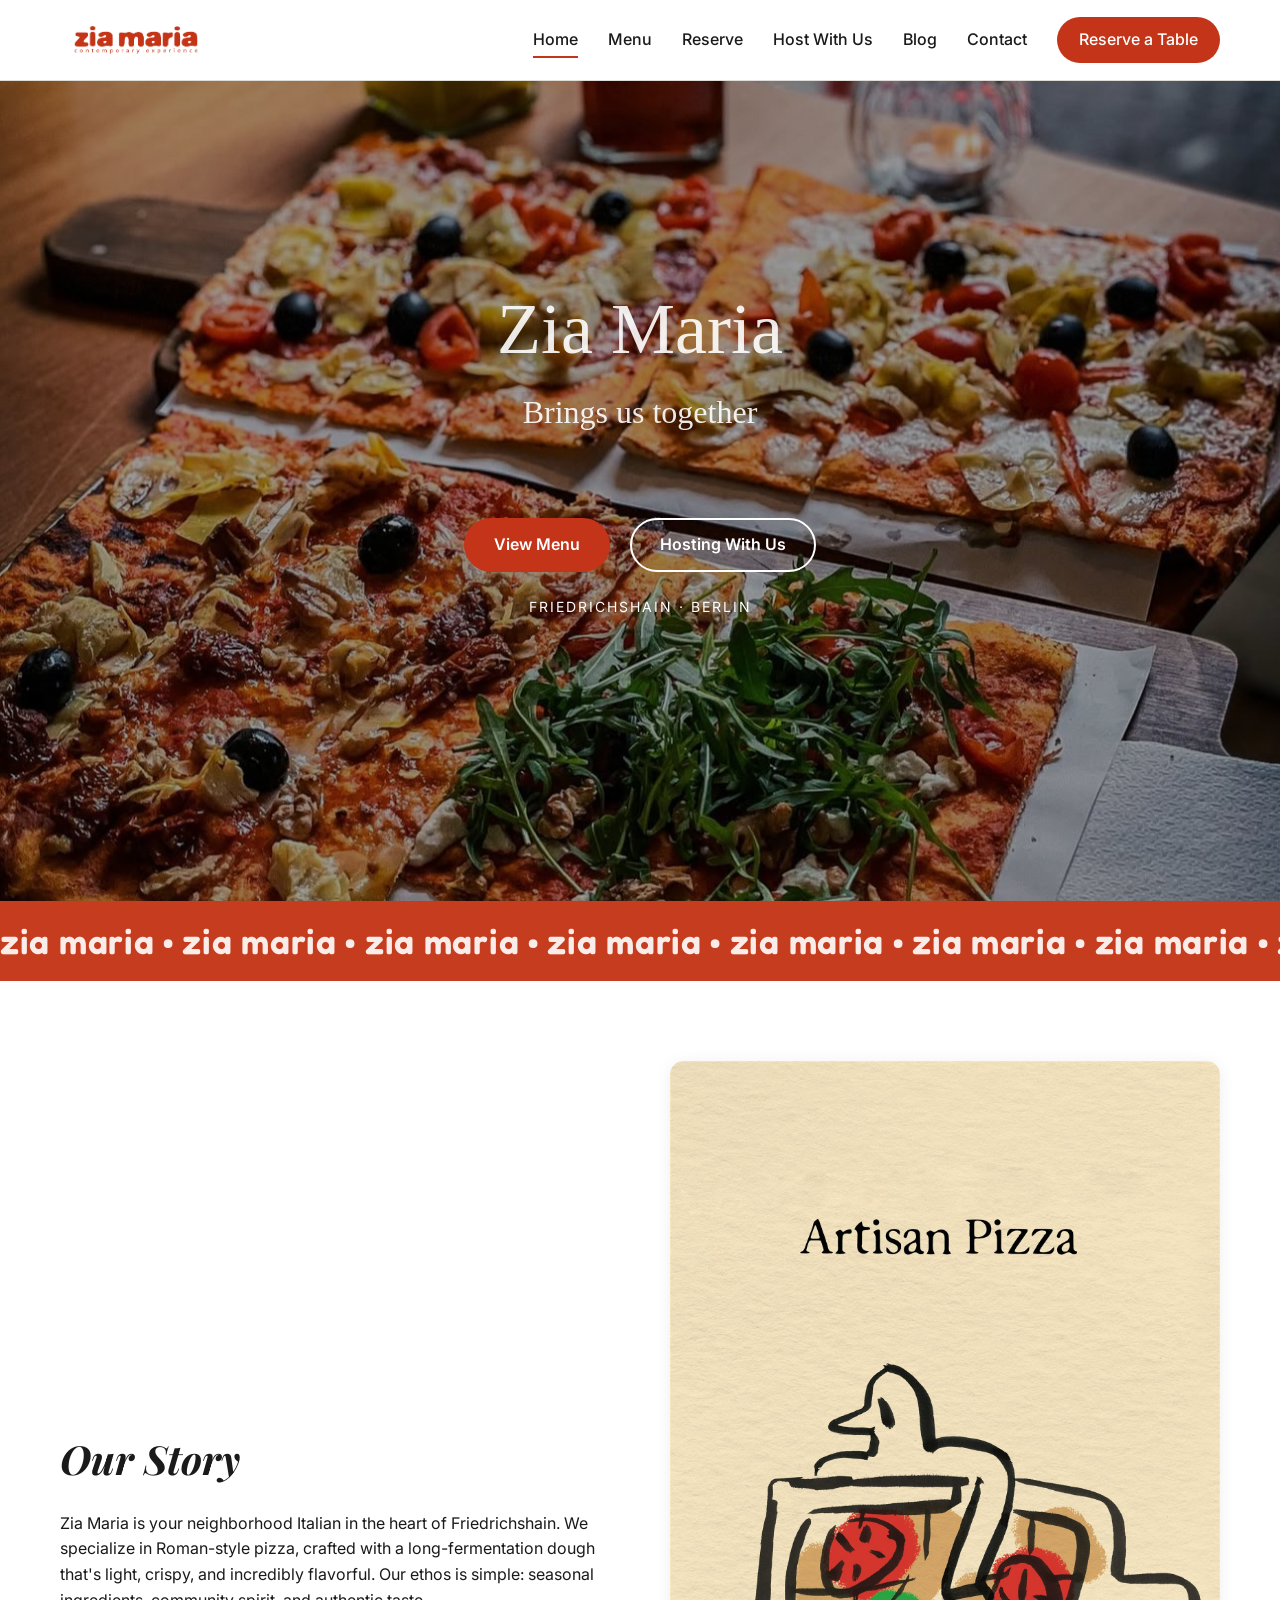
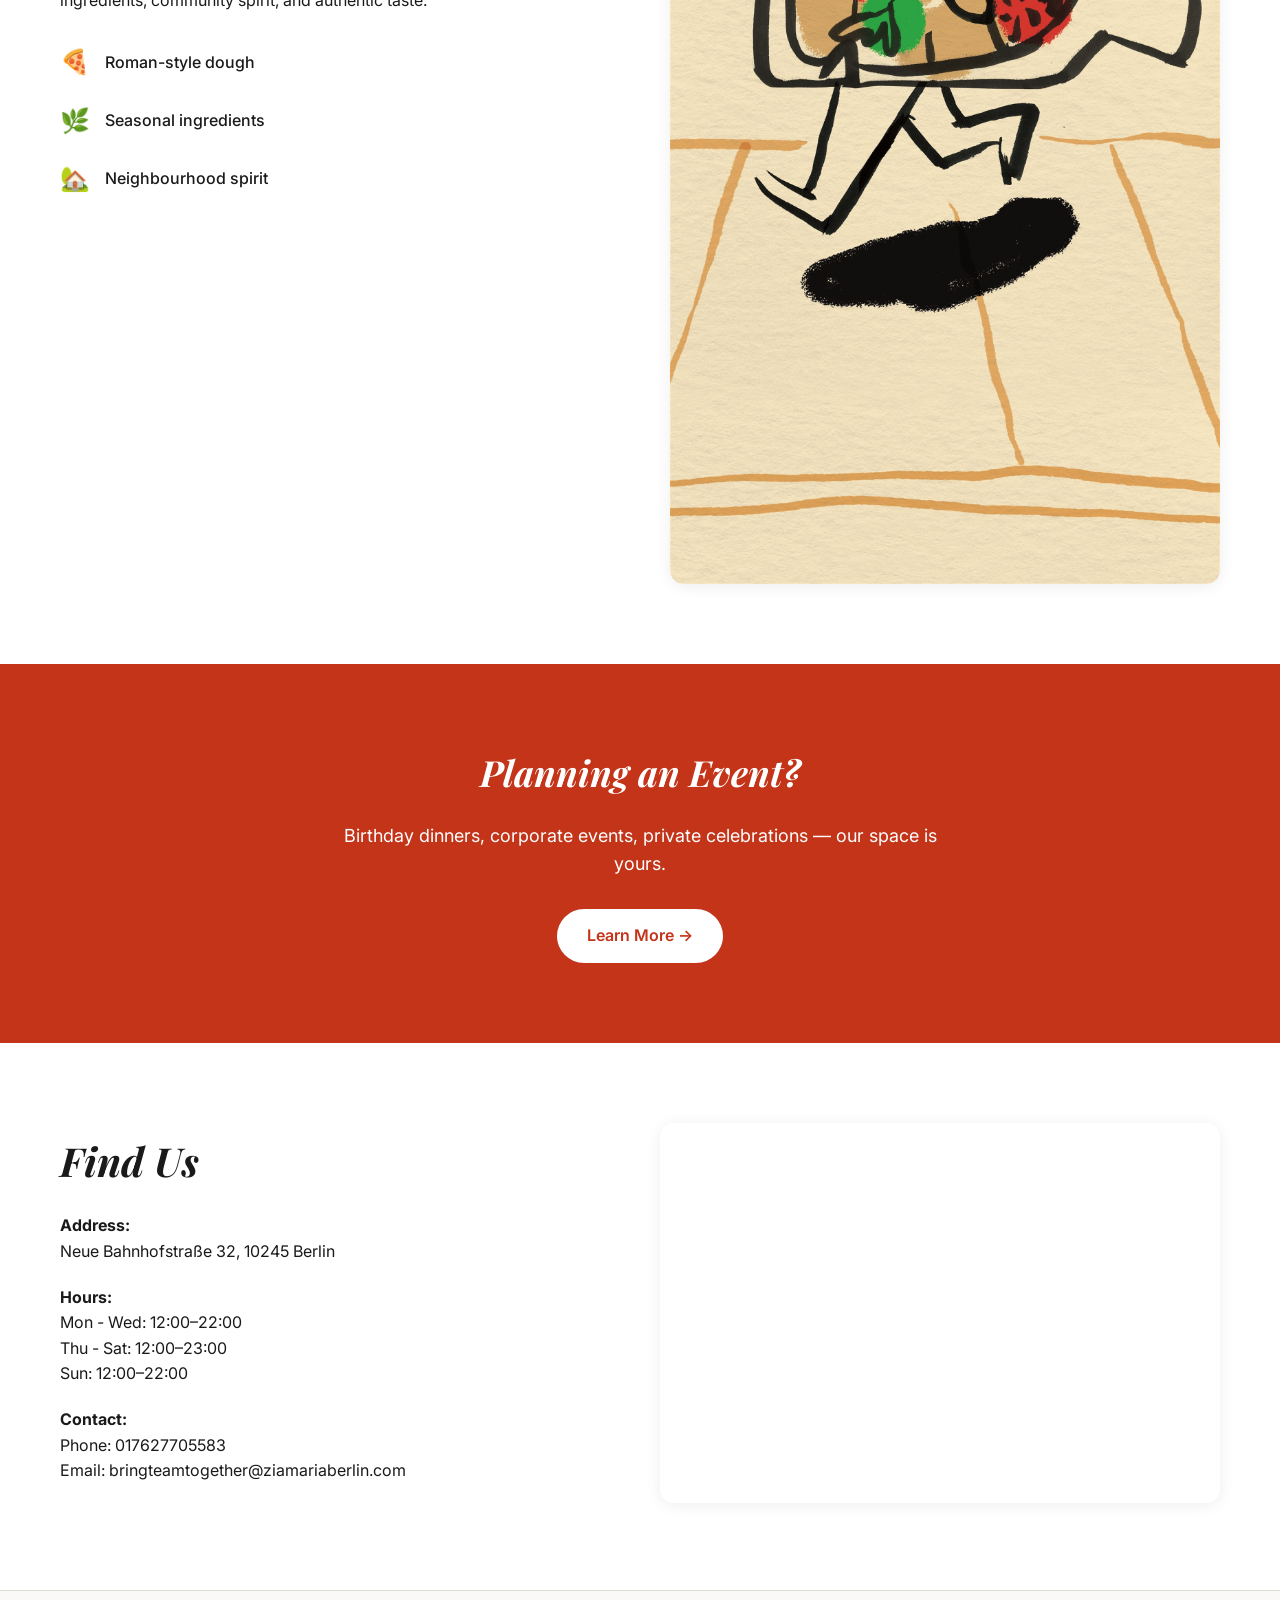
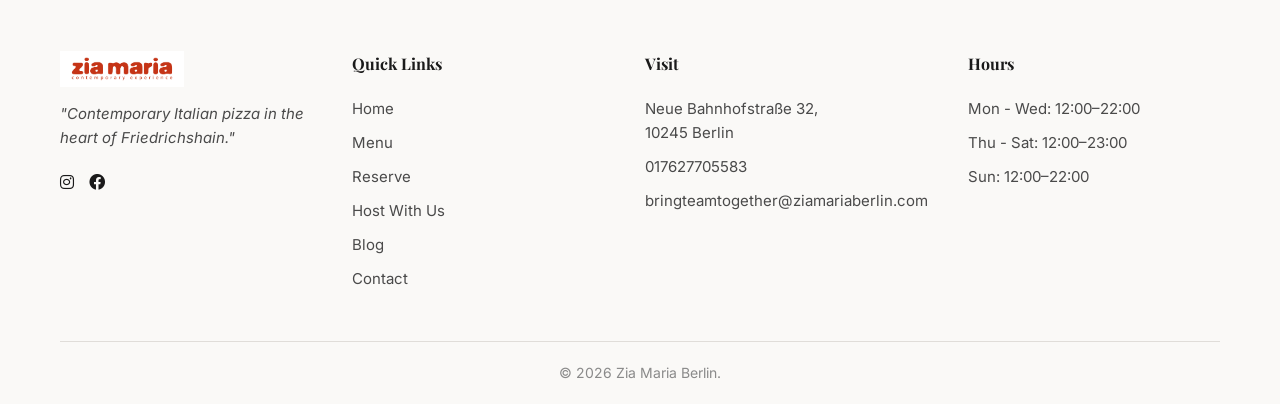
==== index.html @ ee2b1b99 "Hide menu preview section" ====
<!DOCTYPE html>
<html lang="en">
<head>
    <meta charset="UTF-8">
    <meta name="viewport" content="width=device-width, initial-scale=1.0">
    <title>Zia Maria – Contemporary Italian Pizza | Friedrichshain, Berlin</title>
    
    <!-- Google Fonts -->
    <link rel="preconnect" href="https://fonts.googleapis.com">
    <link rel="preconnect" href="https://fonts.gstatic.com" crossorigin>
    <link href="https://fonts.googleapis.com/css2?family=Inter:wght@400;500;600;700&family=Playfair+Display:ital,wght@0,700;1,700&display=swap" rel="stylesheet">
    <link href="https://fonts.googleapis.com/css2?family=Permanent+Marker&display=swap" rel="stylesheet">
    <link href="https://fonts.googleapis.com/css2?family=Fredoka:wght@700&display=swap" rel="stylesheet">

    <!-- Font Awesome -->
    <link rel="stylesheet" href="https://cdnjs.cloudflare.com/ajax/libs/font-awesome/6.0.0/css/all.min.css">
    
    <!-- Custom CSS -->
    <link rel="stylesheet" href="./assets/css/shared.css">
    
    <style>
        /* Page Specific Styles */
        .hero {
            height: 100vh;
            background: linear-gradient(rgba(0,0,0,0.38), rgba(0,0,0,0.38)), 
                        url('assets/images/home.jpg');
            background-size: cover;
            background-position: center;
            display: flex;
            align-items: center;
            justify-content: center;
            text-align: center;
            color: var(--white);
            margin-top: -80px; /* Offset sticky header height */
        }
        
        .hero-content {
            max-width: 800px;
            padding: 20px;
        }
        
        .hero-eyebrow {
            text-transform: uppercase;
            letter-spacing: 2px;
            font-size: 14px;
            margin-bottom: 20px;
            display: block;
        }
        
        .hero h1 {
            font-size: clamp(40px, 8vw, 72px);
            margin-bottom: 20px;
            line-height: 1.1;
        }
        
        .hero p {
            font-size: clamp(18px, 3vw, 24px);
            margin-bottom: 40px;
            opacity: 0.9;
        }
        
        .hero-btns {
            display: flex;
            gap: 20px;
            justify-content: center;
            flex-wrap: wrap;
        }
        
        /* About Section */
        .about-grid {
            display: grid;
            grid-template-columns: 1fr 1fr;
            gap: 60px;
            align-items: center;
        }
        
        .about-features {
            margin-top: 30px;
        }
        
        .feature-row {
            display: flex;
            align-items: center;
            gap: 15px;
            margin-bottom: 20px;
            font-weight: 500;
        }
        
        .feature-row span {
            font-size: 24px;
        }
        
        .about-image img {
            border-radius: var(--radius);
            box-shadow: var(--shadow);
        }
        
        /* Menu Preview */
        .section-header {
            text-align: center;
            margin-bottom: 50px;
        }
        
        .menu-preview-grid {
            display: grid;
            grid-template-columns: repeat(auto-fit, minmax(250px, 1fr));
            gap: 30px;
            margin-bottom: 50px;
        }
        
        .preview-card {
            background: var(--white);
            border-radius: var(--radius);
            overflow: hidden;
            box-shadow: var(--shadow);
            transition: 0.3s;
        }
        
        .preview-card:hover {
            transform: translateY(-5px);
            box-shadow: 0 8px 24px rgba(0,0,0,0.12);
        }
        
        .preview-card img {
            width: 100%;
            height: 200px;
            object-fit: cover;
        }
        
        .preview-info {
            padding: 20px;
        }
        
        .preview-info h3 {
            margin-bottom: 10px;
            font-size: 20px;
        }
        
        .preview-info p {
            color: var(--text-muted);
            font-size: 14px;
            margin-bottom: 15px;
        }
        
        .preview-price {
            color: var(--red);
            font-weight: 700;
            font-family: 'Playfair Display', serif;
        }
        
        .preview-cta {
            text-align: center;
        }
        
        /* Host Teaser */
        .host-teaser {
            text-align: center;
        }
        
        .host-teaser h2 {
            font-size: 36px;
            margin-bottom: 20px;
        }
        
        .host-teaser p {
            font-size: 18px;
            max-width: 600px;
            margin: 0 auto 30px;
        }
        
        /* Find Us */
        .find-grid {
            display: grid;
            grid-template-columns: 1fr 1fr;
            gap: 40px;
            align-items: center;
        }
        
        .map-container iframe {
            border-radius: var(--radius);
            box-shadow: var(--shadow);
        }
        
        @media (max-width: 768px) {
            .about-grid, .find-grid {
                grid-template-columns: 1fr;
            }
            
            .about-image {
                order: -1;
            }
        }
    </style>
</head>
<body>
    <!-- DEPLOYMENT: Push this folder to GitHub. Go to Settings → Pages → Source: main branch / root. 
         To connect your GoDaddy domain: in GoDaddy DNS, add a CNAME record pointing to yourusername.github.io
         Then add your custom domain in GitHub Pages settings. -->

    <main>
        <!-- Hero Section -->
        <section class="hero">
            <div class="hero-content">
                <p class="hero-subtitle" style="font-family: 'Permanent Marker', cursive; font-weight: 400; font-style: normal; font-size: clamp(3rem, 6vw, 4.5rem); color: var(--white); margin-top: 0.5rem; margin-bottom: 0;">Zia Maria</p>
                <p class="hero-subtitle" style="font-family: 'Permanent Marker', cursive; font-weight: 400; font-style: normal; font-size: clamp(1.0rem, 2.5vw, 2rem); color: var(--white); margin-top:0; margin-bottom: 5rem;">Brings us together</p>
                <div class="hero-btns">
                    <a href="./menu.html" class="btn btn-primary">View Menu</a>
                    <a href="./host.html" class="btn btn-white-outline">Hosting With Us</a>
                </div>
                <span class="hero-eyebrow" style="display: block; margin-top: 1.5rem;">Friedrichshain · Berlin</span>
            </div>
        </section>

        <!-- Typography Loop -->
        <div class="typography-loop-container">
            <div class="typography-loop">
                <div class="loop-text">zia maria • zia maria • zia maria • zia maria • zia maria • zia maria • zia maria • zia maria • </div>
                <div class="loop-text">zia maria • zia maria • zia maria • zia maria • zia maria • zia maria • zia maria • zia maria • </div>
            </div>
        </div>



        <!-- About Section -->
        <section class="about">
            <div class="container">
                <div class="about-grid">
                    <div class="about-content">
                        <h2 class="serif italic" style="font-size: 40px; margin-bottom: 20px;">Our Story</h2>
                        <p>Zia Maria is your neighborhood Italian in the heart of Friedrichshain. We specialize in Roman-style pizza, crafted with a long-fermentation dough that's light, crispy, and incredibly flavorful. Our ethos is simple: seasonal ingredients, community spirit, and authentic taste.</p>
                        
                        <div class="about-features">
                            <div class="feature-row">
                                <span>🍕</span>
                                <p>Roman-style dough</p>
                            </div>
                            <div class="feature-row">
                                <span>🌿</span>
                                <p>Seasonal ingredients</p>
                            </div>
                            <div class="feature-row">
                                <span>🏡</span>
                                <p>Neighbourhood spirit</p>
                            </div>
                        </div>
                    </div>
                    <div class="about-image">
                        <img src="assets/images/our-story.jpg" alt="Artisan pizza at Zia Maria">
                    </div>
                </div>
            </div>
        </section>

        <!-- Menu Preview -->
        <section class="menu-preview bg-off-white" hidden>
            <div class="container">
                <div class="section-header">
                    <h2 class="serif italic" style="font-size: 40px;">A Taste of What's Inside</h2>
                </div>
                
                <div class="menu-preview-grid">
                    <!-- Margherita -->
                    <div class="preview-card">
                        <img src="https://images.unsplash.com/photo-1574071318508-1cdbad80ad38?w=600&q=80" alt="Pizza Margherita">
                        <div class="preview-info">
                            <h3 class="serif">Pizza Margherita</h3>
                            <p>Tomato sauce, mozzarella, fresh basil, extra virgin olive oil.</p>
                            <span class="preview-price">€9.50</span>
                        </div>
                    </div>
                    <!-- Piccantina -->
                    <div class="preview-card">
                        <img src="https://images.unsplash.com/photo-1593560708920-61dd98c46a4e?w=600&q=80" alt="Pizza Piccantina">
                        <div class="preview-info">
                            <h3 class="serif">Pizza Piccantina</h3>
                            <p>Tomato sauce, mozzarella, spicy salami, chili flakes.</p>
                            <span class="preview-price">€11.50</span>
                        </div>
                    </div>
                    <!-- Insalata Di Capra -->
                    <div class="preview-card">
                        <img src="https://images.unsplash.com/photo-1512621776951-a57141f2eefd?w=600&q=80" alt="Insalata Di Capra">
                        <div class="preview-info">
                            <h3 class="serif">Insalata Di Capra</h3>
                            <p>Mixed greens, goat cheese, walnuts, honey balsamic dressing.</p>
                            <span class="preview-price">€10.50</span>
                        </div>
                    </div>
                    <!-- Tiramisu -->
                    <div class="preview-card">
                        <img src="https://images.unsplash.com/photo-1571877227200-a0d98ea607e9?w=600&q=80" alt="Tiramisu">
                        <div class="preview-info">
                            <h3 class="serif">Tiramisu</h3>
                            <p>Homemade classic Italian tiramisu with coffee and mascarpone.</p>
                            <span class="preview-price">€6.50</span>
                        </div>
                    </div>
                </div>
                
                <div class="preview-cta">
                    <a href="./menu.html" class="btn btn-primary">Explore the Full Menu →</a>
                </div>
            </div>
        </section>

        <!-- Host Teaser -->
        <section class="host-teaser bg-red">
            <div class="container">
                <h2 class="serif italic">Planning an Event?</h2>
                <p>Birthday dinners, corporate events, private celebrations — our space is yours.</p>
                <a href="./host.html" class="btn btn-white">Learn More →</a>
            </div>
        </section>

        <!-- Find Us -->
        <section class="find-us">
            <div class="container">
                <div class="find-grid">
                    <div class="find-info">
                        <h2 class="serif italic" style="font-size: 40px; margin-bottom: 20px;">Find Us</h2>
                        <p style="margin-bottom: 20px;">
                            <strong>Address:</strong><br>
                            Neue Bahnhofstraße 32, 10245 Berlin
                        </p>
                        <p style="margin-bottom: 20px;">
                            <strong>Hours:</strong><br>
                            Mon - Wed: 12:00–22:00<br>
                            Thu - Sat: 12:00–23:00<br>
                            Sun: 12:00–22:00
                        </p>
                        <p style="margin-bottom: 20px;">
                            <strong>Contact:</strong><br>
                            Phone: <a href="tel:017627705583">017627705583</a><br>
                            Email: <a href="mailto:bringteamtogether@ziamariaberlin.com">bringteamtogether@ziamariaberlin.com</a>
                        </p>
                    </div>
                    <div class="map-container">
                        <iframe 
                            src="https://www.google.com/maps/embed?pb=!1m18!1m12!1m3!1d2428.8!2d13.4691545!3d52.5052471!2m3!1f0!2f0!3f0!3m2!1i1024!2i768!4f13.1!3m3!1m2!1s0x47a84f70271ffbe9%3A0xe1f929903a803939!2sPizza%20Zia%20Maria%20-%20pizzeria!5e0!3m2!1sen!2sde!4v1" 
                            width="100%" 
                            height="380" 
                            style="border:0;" 
                            allowfullscreen="" 
                            loading="lazy" 
                            referrerpolicy="no-referrer-when-downgrade">
                        </iframe>
                    </div>
                </div>
            </div>
        </section>
    </main>

    <!-- Shared Components -->
    <script src="./assets/js/components.js"></script>
</body>
</html>
---- assets/css/shared.css ----
:root {
    --red: rgb(195, 52, 25);
    --red-dark: rgb(160, 38, 15);
    --white: rgba(255, 255, 255, 1);
    --off-white: #faf9f7;
    --light-gray: #f2f0ed;
    --text-dark: #1a1a1a;
    --text-mid: #4a4a4a;
    --text-muted: #8a8a8a;
    --border: #e0ddd9;
    --shadow: 0 2px 16px rgba(0,0,0,0.07);
    --radius: 14px;
}

* {
    margin: 0;
    padding: 0;
    box-sizing: border-box;
}

html {
    scroll-behavior: smooth;
}

body {
    font-family: 'Inter', sans-serif;
    color: var(--text-dark);
    background-color: var(--white);
    line-height: 1.6;
    overflow-x: hidden;
}

h1, h2, h3, h4, h5, h6, .serif {
    font-family: 'Playfair Display', serif;
}

.italic {
    font-style: italic;
}

a {
    text-decoration: none;
    color: inherit;
    transition: 0.3s;
}

ul {
    list-style: none;
}

img {
    max-width: 100%;
    display: block;
}

.container {
    max-width: 1200px;
    margin: 0 auto;
    padding: 0 20px;
}

main {
    animation: fadeIn 0.8s ease-out;
}

@keyframes fadeIn {
    from { opacity: 0; transform: translateY(10px); }
    to { opacity: 1; transform: translateY(0); }
}

/* Buttons */
.btn {
    display: inline-block;
    padding: 12px 28px;
    border-radius: 50px;
    font-weight: 600;
    cursor: pointer;
    text-align: center;
    border: 2px solid transparent;
}

.btn-primary {
    background-color: var(--red);
    color: var(--white);
}

.btn-primary:hover {
    background-color: var(--red-dark);
}

.btn-secondary {
    border-color: var(--red);
    color: var(--red);
}

.btn-secondary:hover {
    background-color: var(--red);
    color: var(--white);
}

.btn-white-outline {
    border-color: var(--white);
    color: var(--white);
}

.btn-white-outline:hover {
    background-color: var(--white);
    color: var(--red);
}

.btn-white {
    background-color: var(--white);
    color: var(--red);
}

/* Forms */
.form-group {
    margin-bottom: 20px;
}

label {
    display: block;
    margin-bottom: 8px;
    font-weight: 500;
    color: var(--text-mid);
}

input, select, textarea {
    width: 100%;
    padding: 12px 16px;
    border: 1px solid var(--border);
    border-radius: 8px;
    font-family: inherit;
    font-size: 16px;
    transition: 0.3s;
}

input:focus, select:focus, textarea:focus {
    outline: none;
    border-color: var(--red);
    box-shadow: 0 0 0 3px rgba(195, 52, 25, 0.1);
}

.error-message {
    color: var(--red);
    font-size: 14px;
    margin-top: 5px;
    display: none;
}

/* Sections */
section {
    padding: 80px 0;
}

.bg-off-white { background-color: var(--off-white); }
.bg-red { background-color: var(--red); color: var(--white); }

/* Navigation */
header {
    background-color: var(--white);
    position: sticky;
    top: 0;
    z-index: 1000;
    border-bottom: 1px solid var(--border);
}

.nav-container {
    display: flex;
    justify-content: space-between;
    align-items: center;
    height: 80px;
}

.logo img {
    height: 44px;
}

.logo-text {
    font-size: 24px;
    font-weight: 700;
    color: var(--red);
}

.nav-links {
    display: flex;
    gap: 30px;
    align-items: center;
}

.nav-links a {
    font-weight: 500;
    position: relative;
}

.nav-links a.active::after {
    content: '';
    position: absolute;
    bottom: -5px;
    left: 0;
    width: 100%;
    height: 2px;
    background-color: var(--red);
}

.nav-links a:hover {
    color: var(--red);
}

.mobile-toggle {
    display: none;
    font-size: 24px;
    cursor: pointer;
}

/* Footer */
footer {
    background-color: var(--off-white);
    padding: 60px 0 20px;
    border-top: 1px solid var(--border);
}

.footer-grid {
    display: grid;
    grid-template-columns: repeat(4, 1fr);
    gap: 40px;
    margin-bottom: 40px;
}

.footer-col h4 {
    margin-bottom: 20px;
    color: var(--text-dark);
}

.footer-col p, .footer-col li {
    color: var(--text-mid);
    margin-bottom: 10px;
    font-size: 15px;
}

.footer-logo img {
    height: 36px;
    margin-bottom: 15px;
}

.social-links {
    display: flex;
    gap: 15px;
    margin-top: 20px;
}

.copyright {
    text-align: center;
    padding-top: 20px;
    border-top: 1px solid var(--border);
    color: var(--text-muted);
    font-size: 14px;
}

/* Responsive */
@media (max-width: 1024px) {
    .footer-grid {
        grid-template-columns: repeat(2, 1fr);
    }
}

@media (max-width: 768px) {
    section {
        padding: 60px 0;
    }
    
    .nav-links {
        display: none;
        position: absolute;
        top: 80px;
        left: 0;
        width: 100%;
        background: var(--white);
        flex-direction: column;
        padding: 20px;
        border-bottom: 1px solid var(--border);
        box-shadow: var(--shadow);
    }
    
    .nav-links.show {
        display: flex;
    }
    
    .mobile-toggle {
        display: block;
    }
}

@media (max-width: 640px) {
    .footer-grid {
        grid-template-columns: 1fr;
    }
}

/* Typography Loop Animation */
.typography-loop-container {
    background-color: #c63c1e; /* Logo Red */
    overflow: hidden;
    width: 100%;
    position: relative;
    padding: clamp(6px, 1vw, 12px) 0; /* Reduced padding for a more subtle strip */
}

.typography-loop {
    display: flex;
    width: max-content; 
    align-items: center;
    animation: loopText 50s linear infinite; /* Smooth, steady speed */
}

.loop-text {
    font-family: 'Fredoka', sans-serif; 
    font-weight: 600; /* Slightly lighter weight for elegance */
    font-size: clamp(1.2rem, 3.5vw, 2.2rem); /* Smaller, more aesthetic font size */
    color: rgba(255, 255, 255, 0.9); /* Subtle white */
    white-space: nowrap;
    padding-right: 0.5em; 
    -webkit-font-smoothing: antialiased;
    letter-spacing: 0.02em; /* Slight spacing for better legibility at smaller sizes */
}

@keyframes loopText {
    0% { transform: translateX(0); }
    100% { transform: translateX(-50%); } 
}
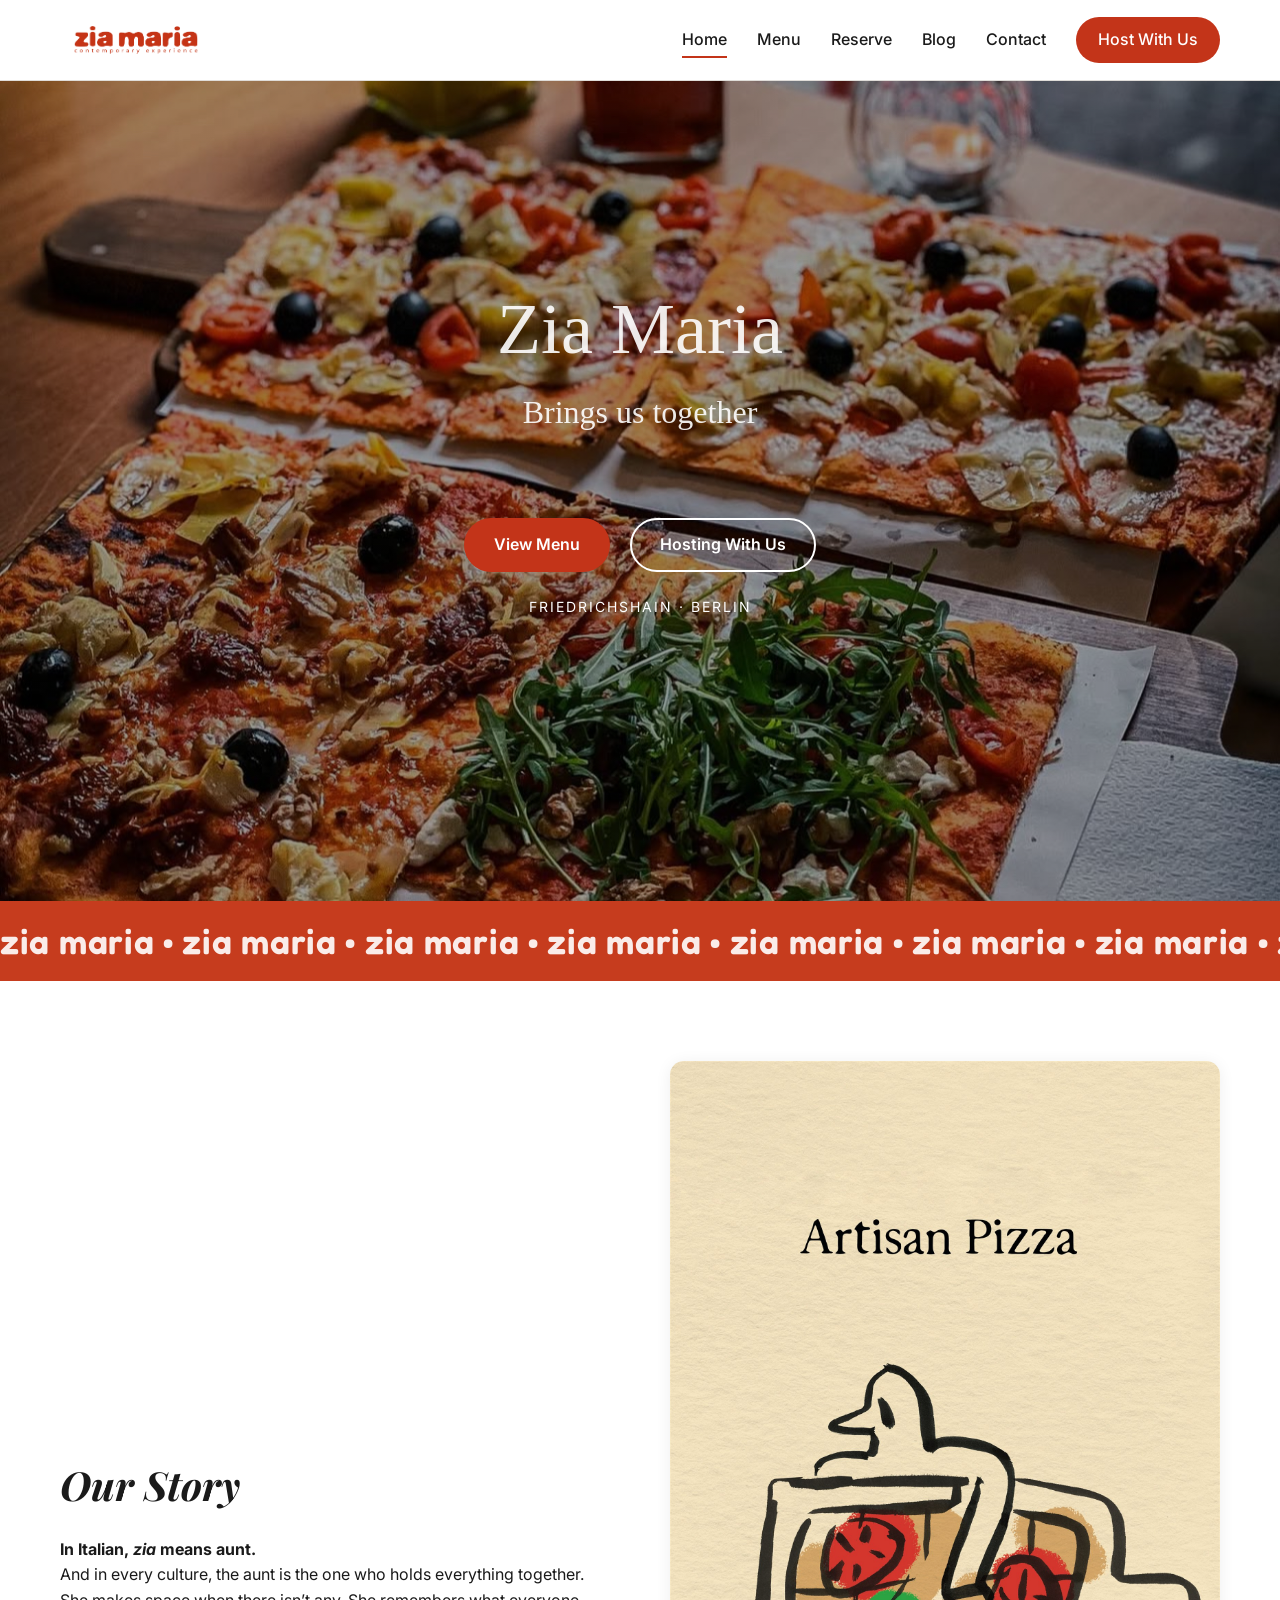
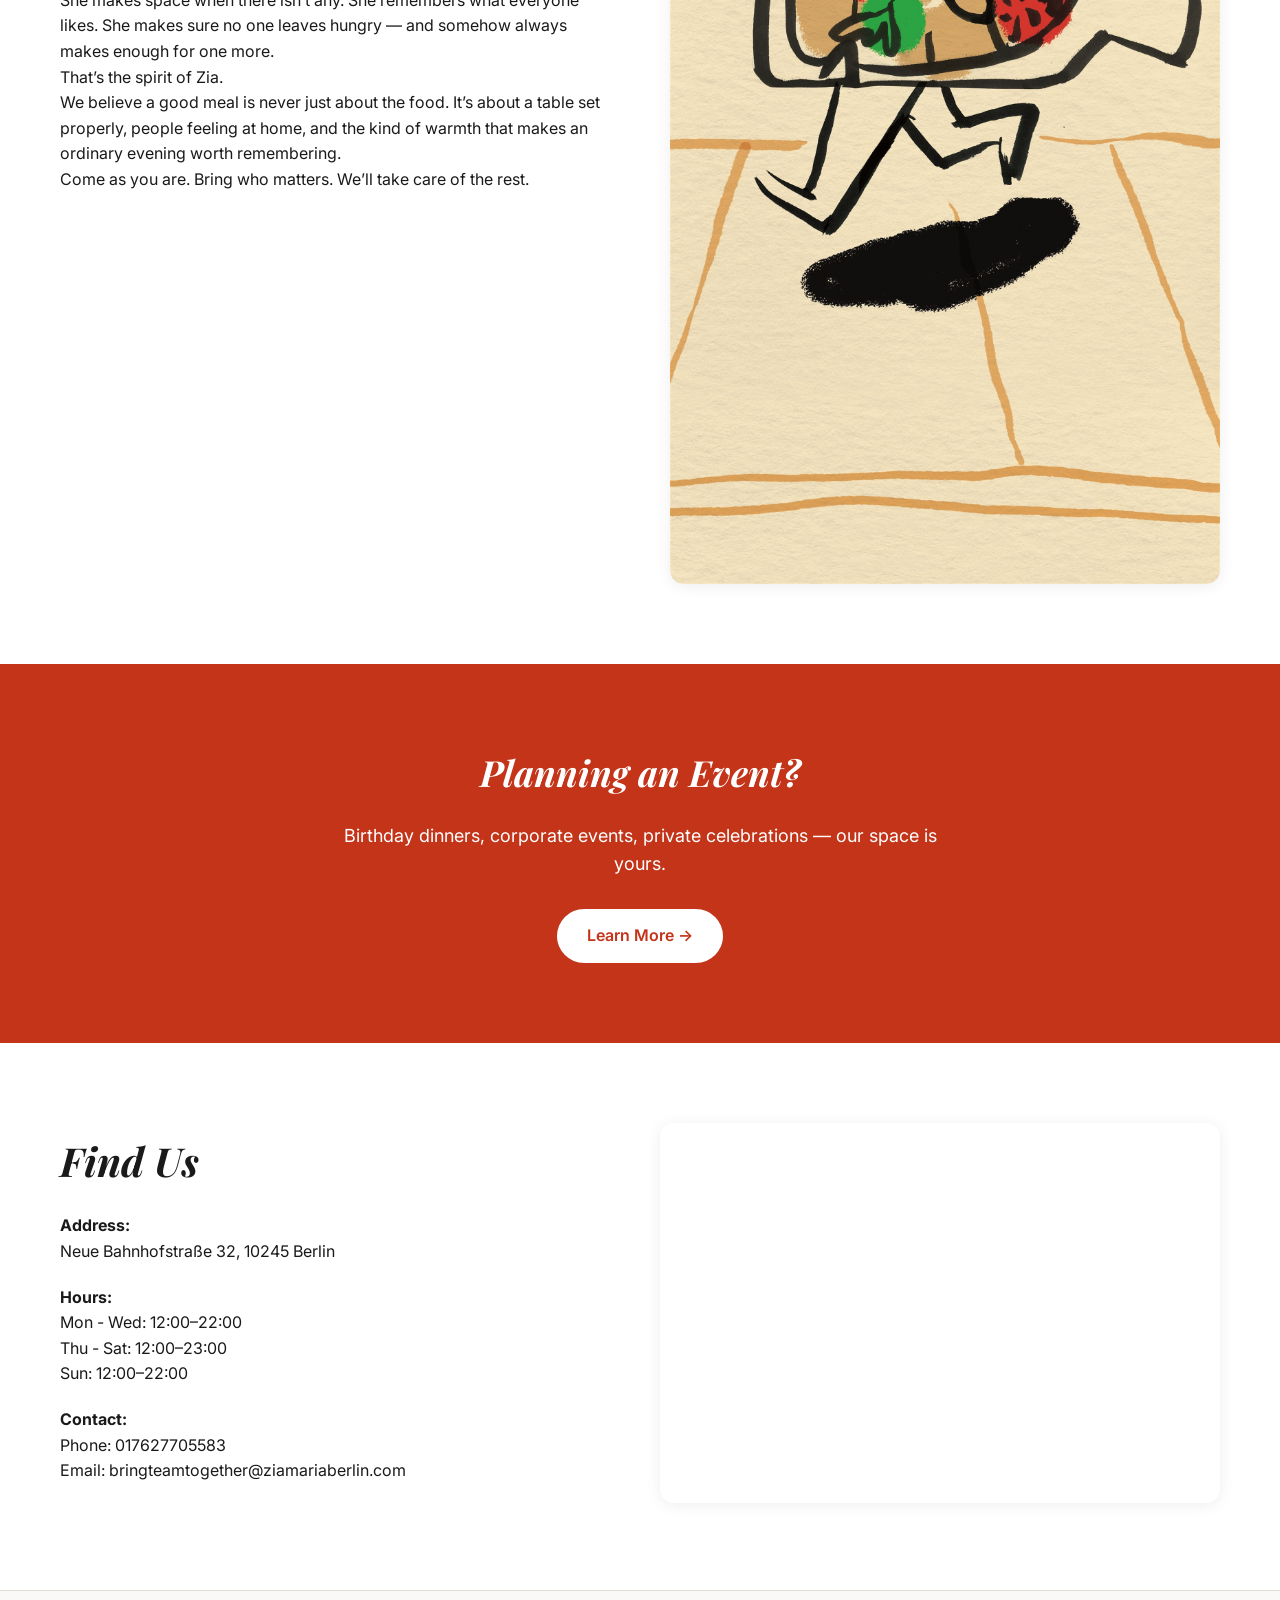
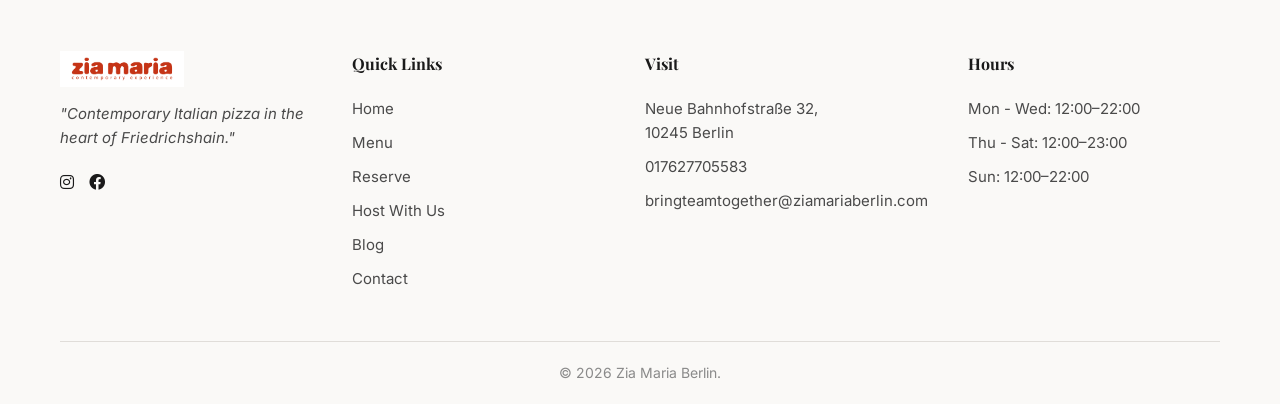
==== commit dd04d48a: "Update story and hosting content" ====
--- a/index.html
+++ b/index.html
@@ -227,9 +227,14 @@
                 <div class="about-grid">
                     <div class="about-content">
                         <h2 class="serif italic" style="font-size: 40px; margin-bottom: 20px;">Our Story</h2>
-                        <p>Zia Maria is your neighborhood Italian in the heart of Friedrichshain. We specialize in Roman-style pizza, crafted with a long-fermentation dough that's light, crispy, and incredibly flavorful. Our ethos is simple: seasonal ingredients, community spirit, and authentic taste.</p>
+                        <p><strong>In Italian, <em>zia</em> means aunt.</strong></p>
+                        <p>And in every culture, the aunt is the one who holds everything together.</p>
+                        <p>She makes space when there isn&rsquo;t any. She remembers what everyone likes. She makes sure no one leaves hungry &mdash; and somehow always makes enough for one more.</p>
+                        <p>That&rsquo;s the spirit of Zia.</p>
+                        <p>We believe a good meal is never just about the food. It&rsquo;s about a table set properly, people feeling at home, and the kind of warmth that makes an ordinary evening worth remembering.</p>
+                        <p>Come as you are. Bring who matters. We&rsquo;ll take care of the rest.</p>
                         
-                        <div class="about-features">
+                        <div class="about-features" hidden>
                             <div class="feature-row">
                                 <span>🍕</span>
                                 <p>Roman-style dough</p>
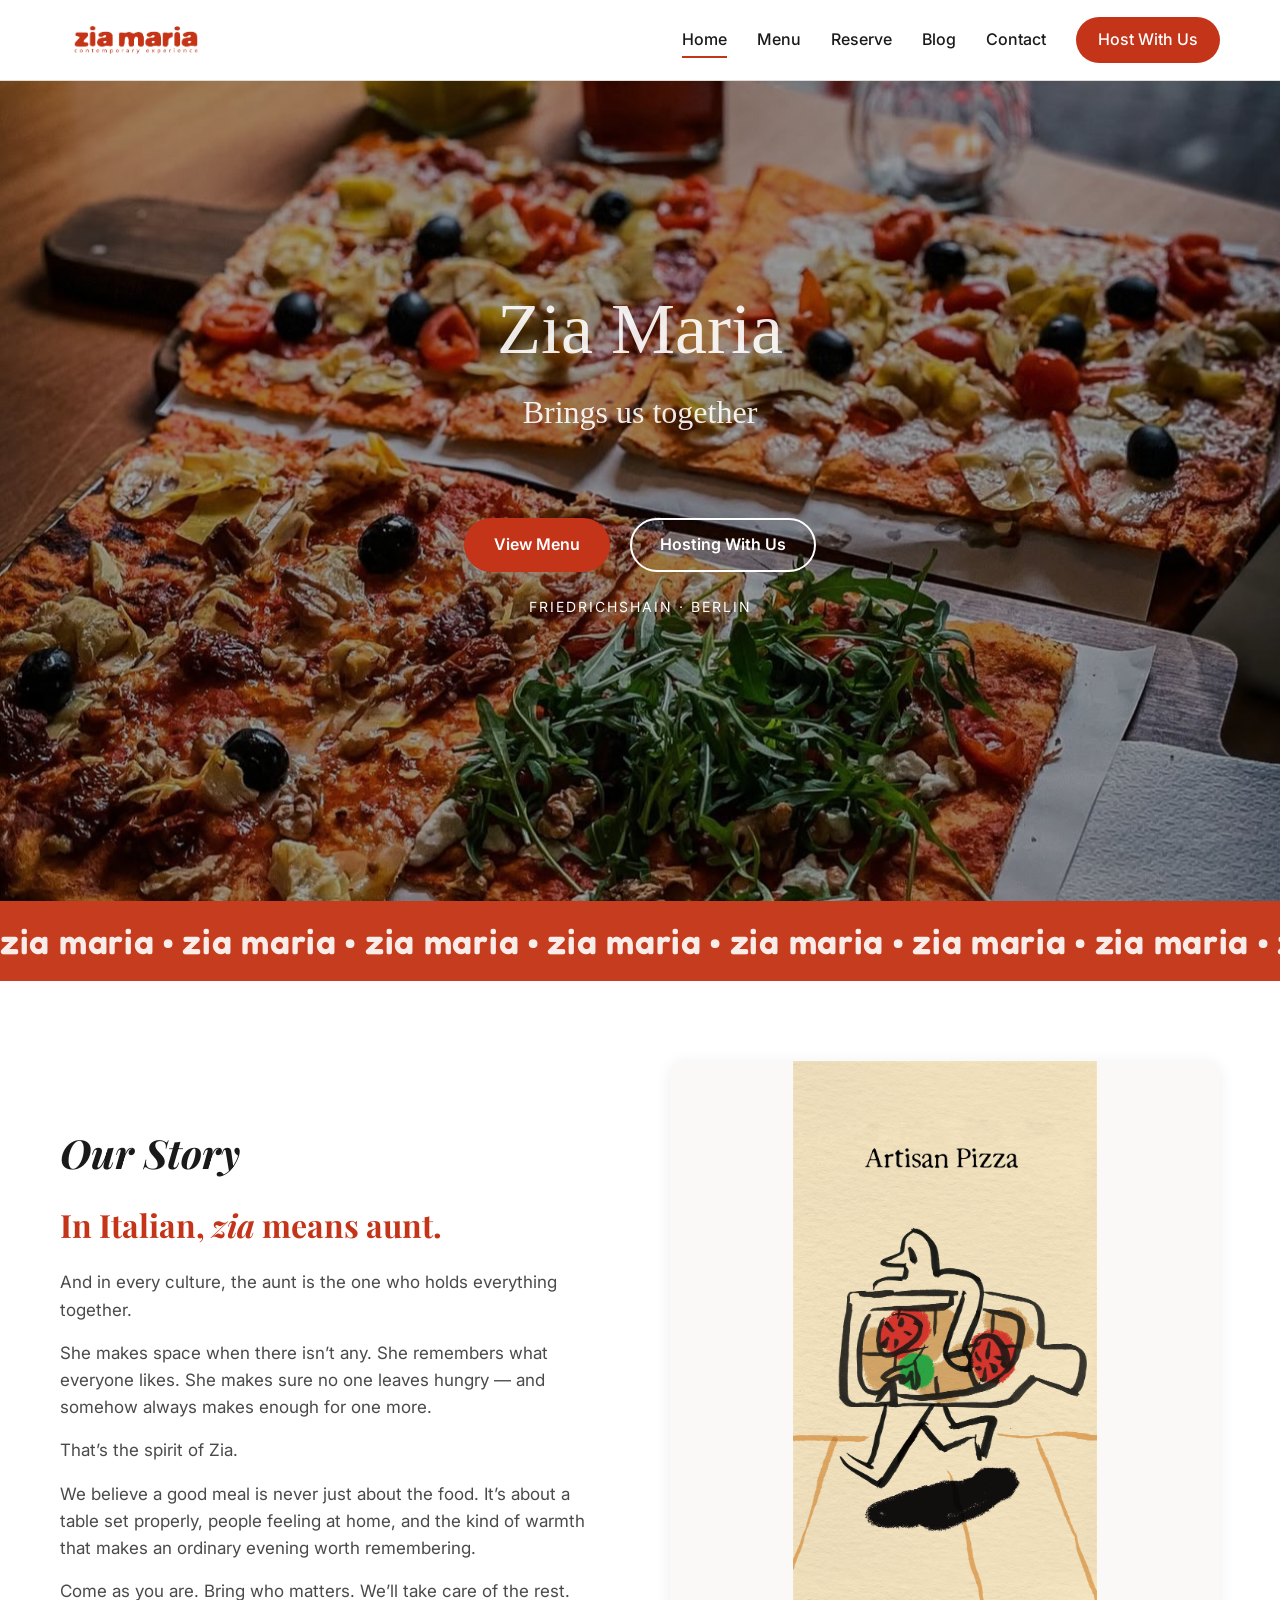
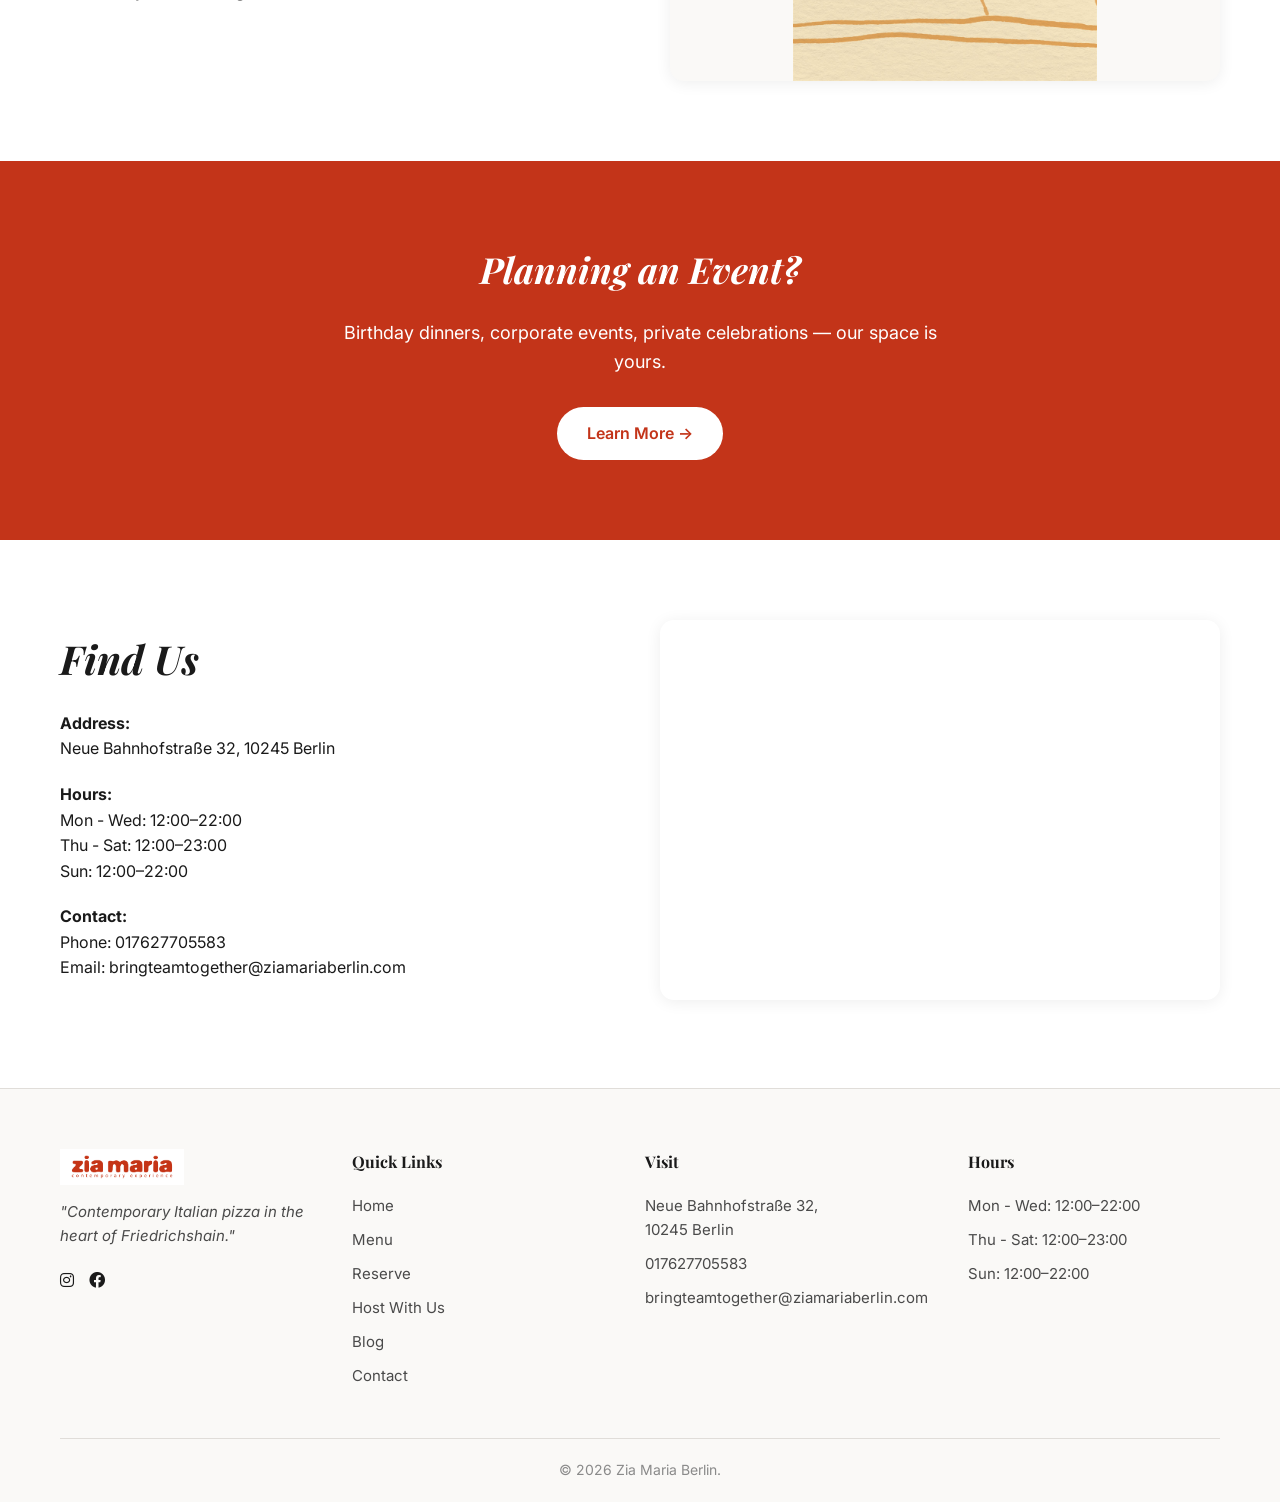
==== commit b441b9bf: "Refine story and hosting layouts" ====
--- a/index.html
+++ b/index.html
@@ -71,7 +71,35 @@
             display: grid;
             grid-template-columns: 1fr 1fr;
             gap: 60px;
-            align-items: center;
+            align-items: stretch;
+        }
+
+        .about-content {
+            display: flex;
+            flex-direction: column;
+            justify-content: center;
+            padding: 30px 0;
+        }
+
+        .story-lede {
+            color: var(--red);
+            font-family: 'Playfair Display', serif;
+            font-size: clamp(24px, 2.5vw, 32px);
+            line-height: 1.25;
+            margin-bottom: 24px;
+        }
+
+        .story-body {
+            color: var(--text-mid);
+            font-size: 17px;
+            margin-bottom: 16px;
+        }
+
+        .about-image {
+            height: 620px;
+            background: var(--off-white);
+            border-radius: var(--radius);
+            box-shadow: var(--shadow);
         }
         
         .about-features {
@@ -91,8 +119,10 @@
         }
         
         .about-image img {
+            width: 100%;
+            height: 100%;
+            object-fit: contain;
             border-radius: var(--radius);
-            box-shadow: var(--shadow);
         }
         
         /* Menu Preview */
@@ -188,6 +218,7 @@
             
             .about-image {
                 order: -1;
+                height: 440px;
             }
         }
     </style>
@@ -227,12 +258,12 @@
                 <div class="about-grid">
                     <div class="about-content">
                         <h2 class="serif italic" style="font-size: 40px; margin-bottom: 20px;">Our Story</h2>
-                        <p><strong>In Italian, <em>zia</em> means aunt.</strong></p>
-                        <p>And in every culture, the aunt is the one who holds everything together.</p>
-                        <p>She makes space when there isn&rsquo;t any. She remembers what everyone likes. She makes sure no one leaves hungry &mdash; and somehow always makes enough for one more.</p>
-                        <p>That&rsquo;s the spirit of Zia.</p>
-                        <p>We believe a good meal is never just about the food. It&rsquo;s about a table set properly, people feeling at home, and the kind of warmth that makes an ordinary evening worth remembering.</p>
-                        <p>Come as you are. Bring who matters. We&rsquo;ll take care of the rest.</p>
+                        <p class="story-lede"><strong>In Italian, <em>zia</em> means aunt.</strong></p>
+                        <p class="story-body">And in every culture, the aunt is the one who holds everything together.</p>
+                        <p class="story-body">She makes space when there isn&rsquo;t any. She remembers what everyone likes. She makes sure no one leaves hungry &mdash; and somehow always makes enough for one more.</p>
+                        <p class="story-body">That&rsquo;s the spirit of Zia.</p>
+                        <p class="story-body">We believe a good meal is never just about the food. It&rsquo;s about a table set properly, people feeling at home, and the kind of warmth that makes an ordinary evening worth remembering.</p>
+                        <p class="story-body">Come as you are. Bring who matters. We&rsquo;ll take care of the rest.</p>
                         
                         <div class="about-features" hidden>
                             <div class="feature-row">
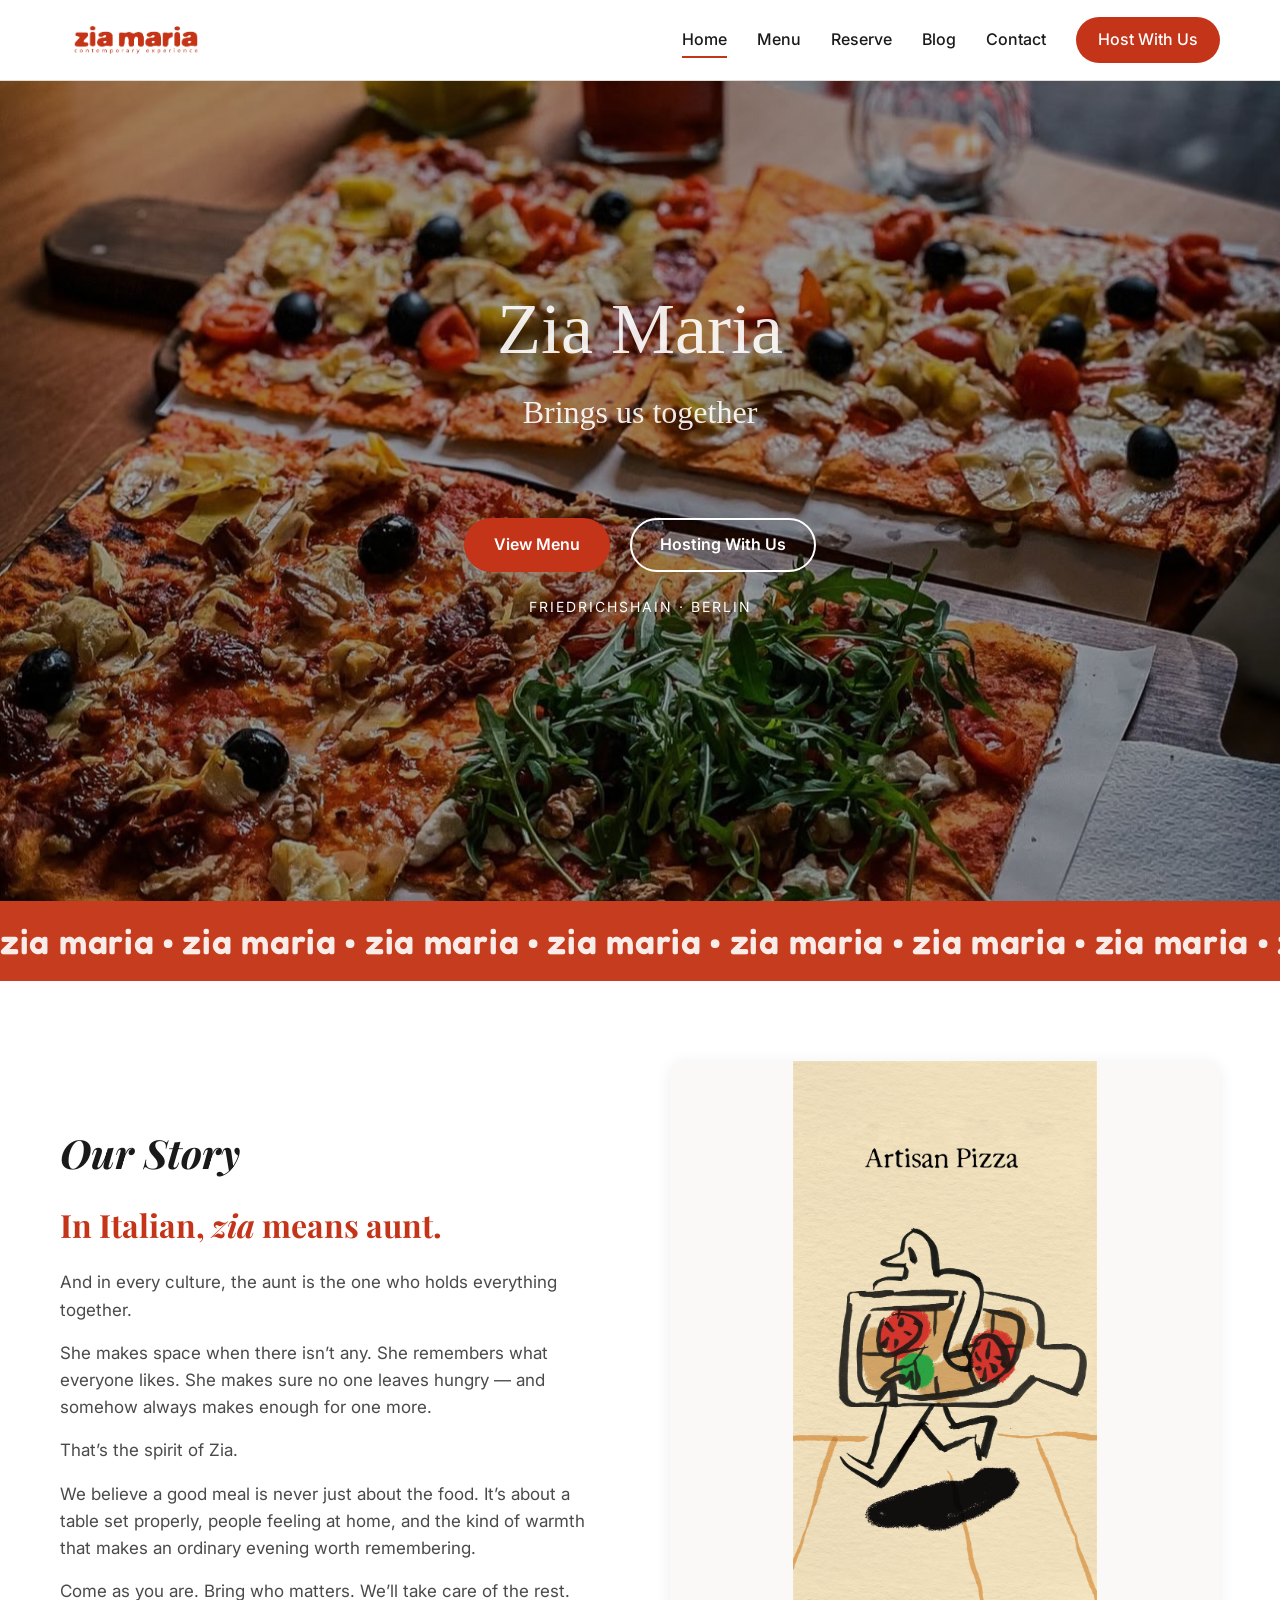
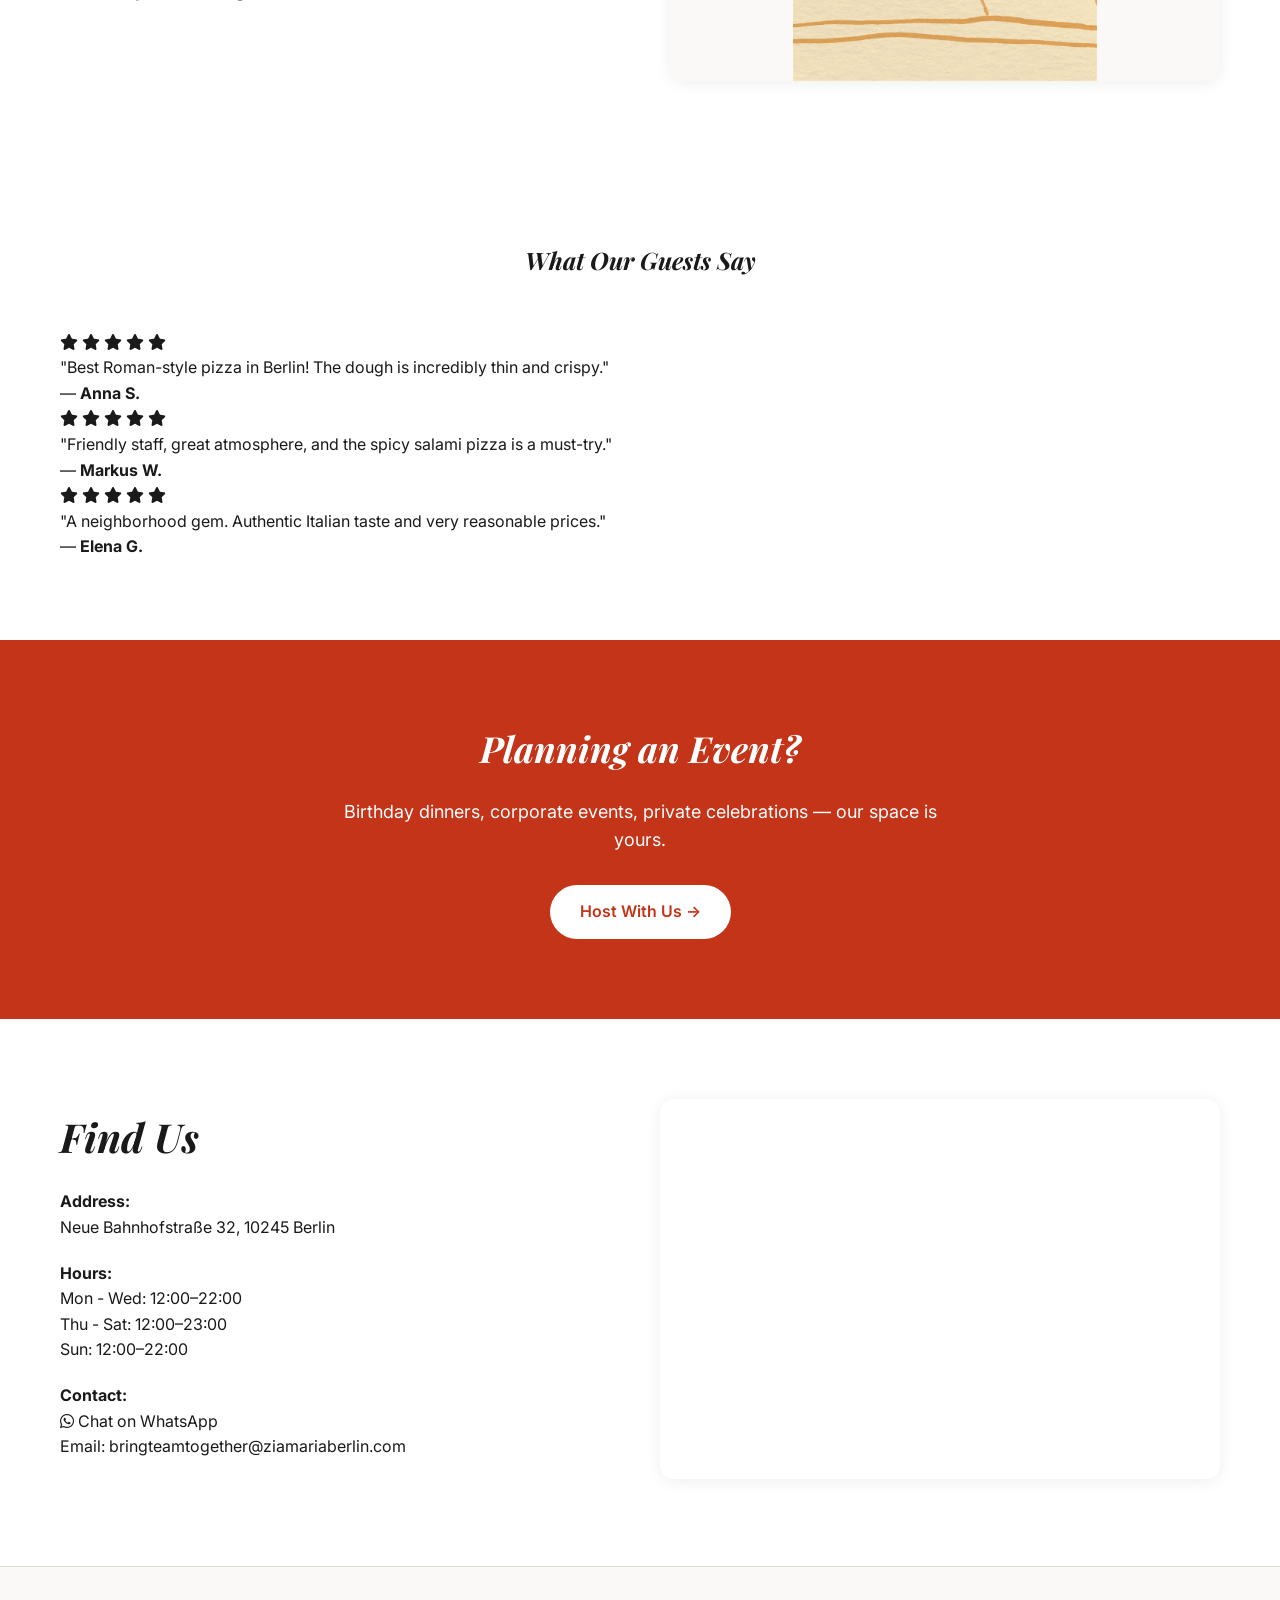
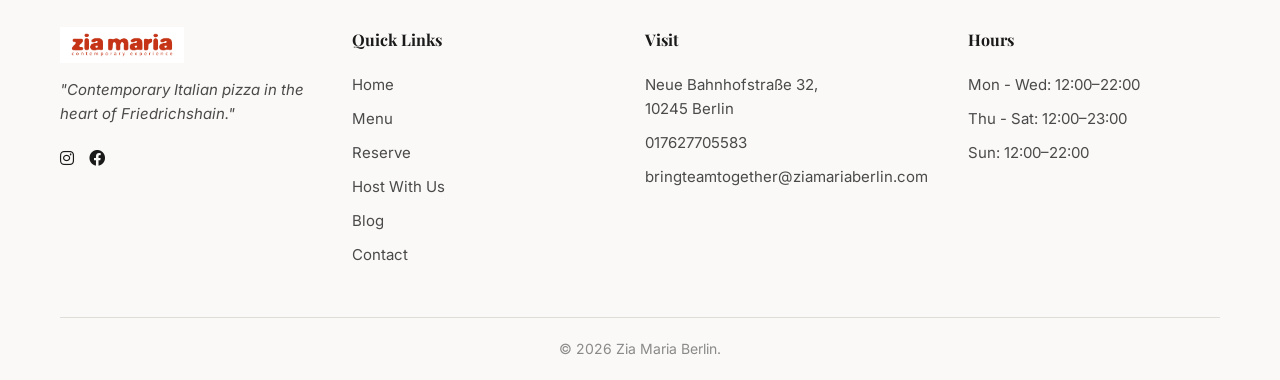
==== commit 6b1c71e6: "Update index.html" ====
--- a/index.html
+++ b/index.html
@@ -339,12 +339,59 @@
             </div>
         </section>
 
+        <!-- Reviews Section -->
+        <section class="reviews-section">
+            <div class="container">
+                <div class="section-header">
+                    <h2 class="serif italic">What Our Guests Say</h2>
+                </div>
+                
+                <div class="reviews-grid">
+                    <div class="review-card">
+                        <div class="review-stars">
+                            <i class="fas fa-star"></i>
+                            <i class="fas fa-star"></i>
+                            <i class="fas fa-star"></i>
+                            <i class="fas fa-star"></i>
+                            <i class="fas fa-star"></i>
+                        </div>
+                        <p class="review-text">"Best Roman-style pizza in Berlin! The dough is incredibly thin and crispy."</p>
+                        <p class="review-author">— <strong>Anna S.</strong></p>
+                    </div>
+                    
+                    <div class="review-card">
+                        <div class="review-stars">
+                            <i class="fas fa-star"></i>
+                            <i class="fas fa-star"></i>
+                            <i class="fas fa-star"></i>
+                            <i class="fas fa-star"></i>
+                            <i class="fas fa-star"></i>
+                        </div>
+                        <p class="review-text">"Friendly staff, great atmosphere, and the spicy salami pizza is a must-try."</p>
+                        <p class="review-author">— <strong>Markus W.</strong></p>
+                    </div>
+                    
+                    <div class="review-card">
+                        <div class="review-stars">
+                            <i class="fas fa-star"></i>
+                            <i class="fas fa-star"></i>
+                            <i class="fas fa-star"></i>
+                            <i class="fas fa-star"></i>
+                            <i class="fas fa-star"></i>
+                        </div>
+                        <p class="review-text">"A neighborhood gem. Authentic Italian taste and very reasonable prices."</p>
+                        <p class="review-author">— <strong>Elena G.</strong></p>
+                    </div>
+                </div>
+            </div>
+        </section>
+
         <!-- Host Teaser -->
         <section class="host-teaser bg-red">
             <div class="container">
                 <h2 class="serif italic">Planning an Event?</h2>
                 <p>Birthday dinners, corporate events, private celebrations — our space is yours.</p>
-                <a href="./host.html" class="btn btn-white">Learn More →</a>
+                <a href="./host.html" class="btn btn-white">Host With Us →</a>
             </div>
         </section>
 
@@ -366,7 +413,7 @@
                         </p>
                         <p style="margin-bottom: 20px;">
                             <strong>Contact:</strong><br>
-                            Phone: <a href="tel:017627705583">017627705583</a><br>
+                            <a href="https://wa.me/49176277055583" class="whatsapp-link" target="_blank" rel="noopener noreferrer"><i class="fab fa-whatsapp"></i> Chat on WhatsApp</a><br>
                             Email: <a href="mailto:bringteamtogether@ziamariaberlin.com">bringteamtogether@ziamariaberlin.com</a>
                         </p>
                     </div>
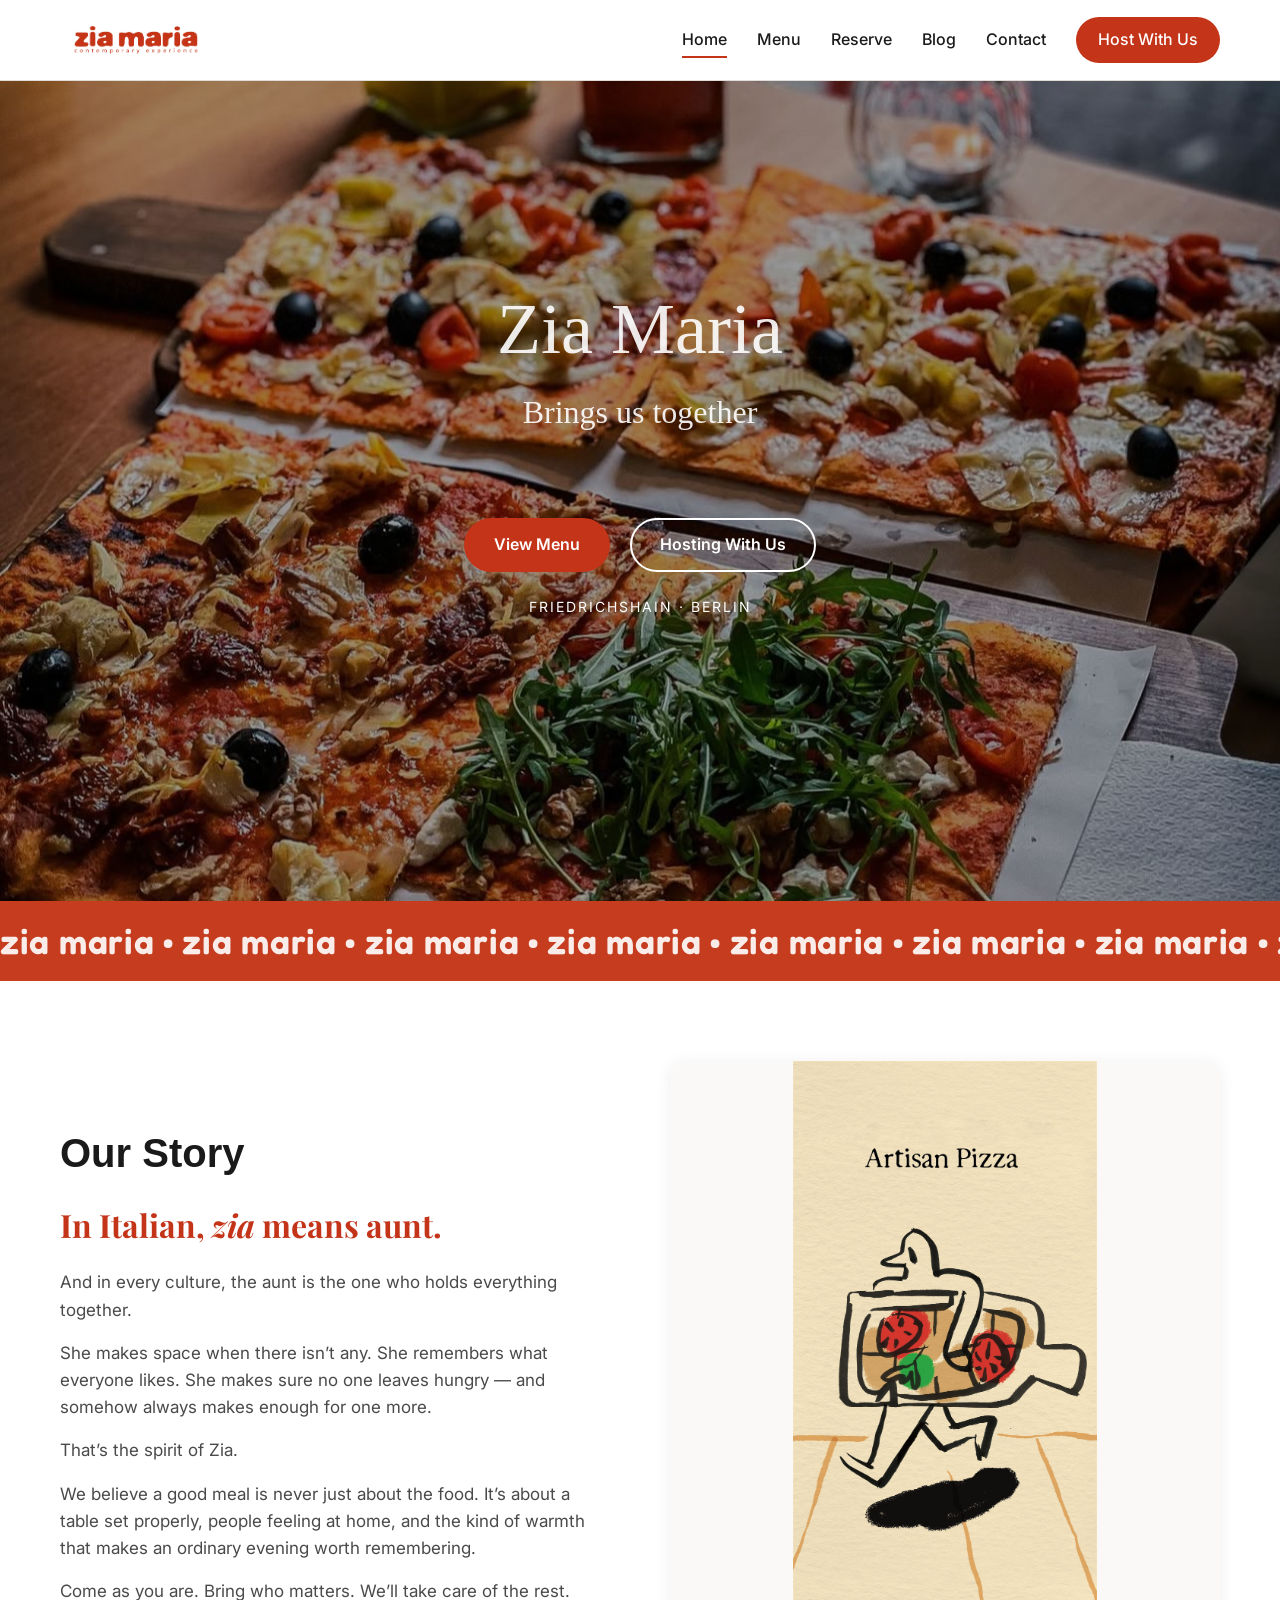
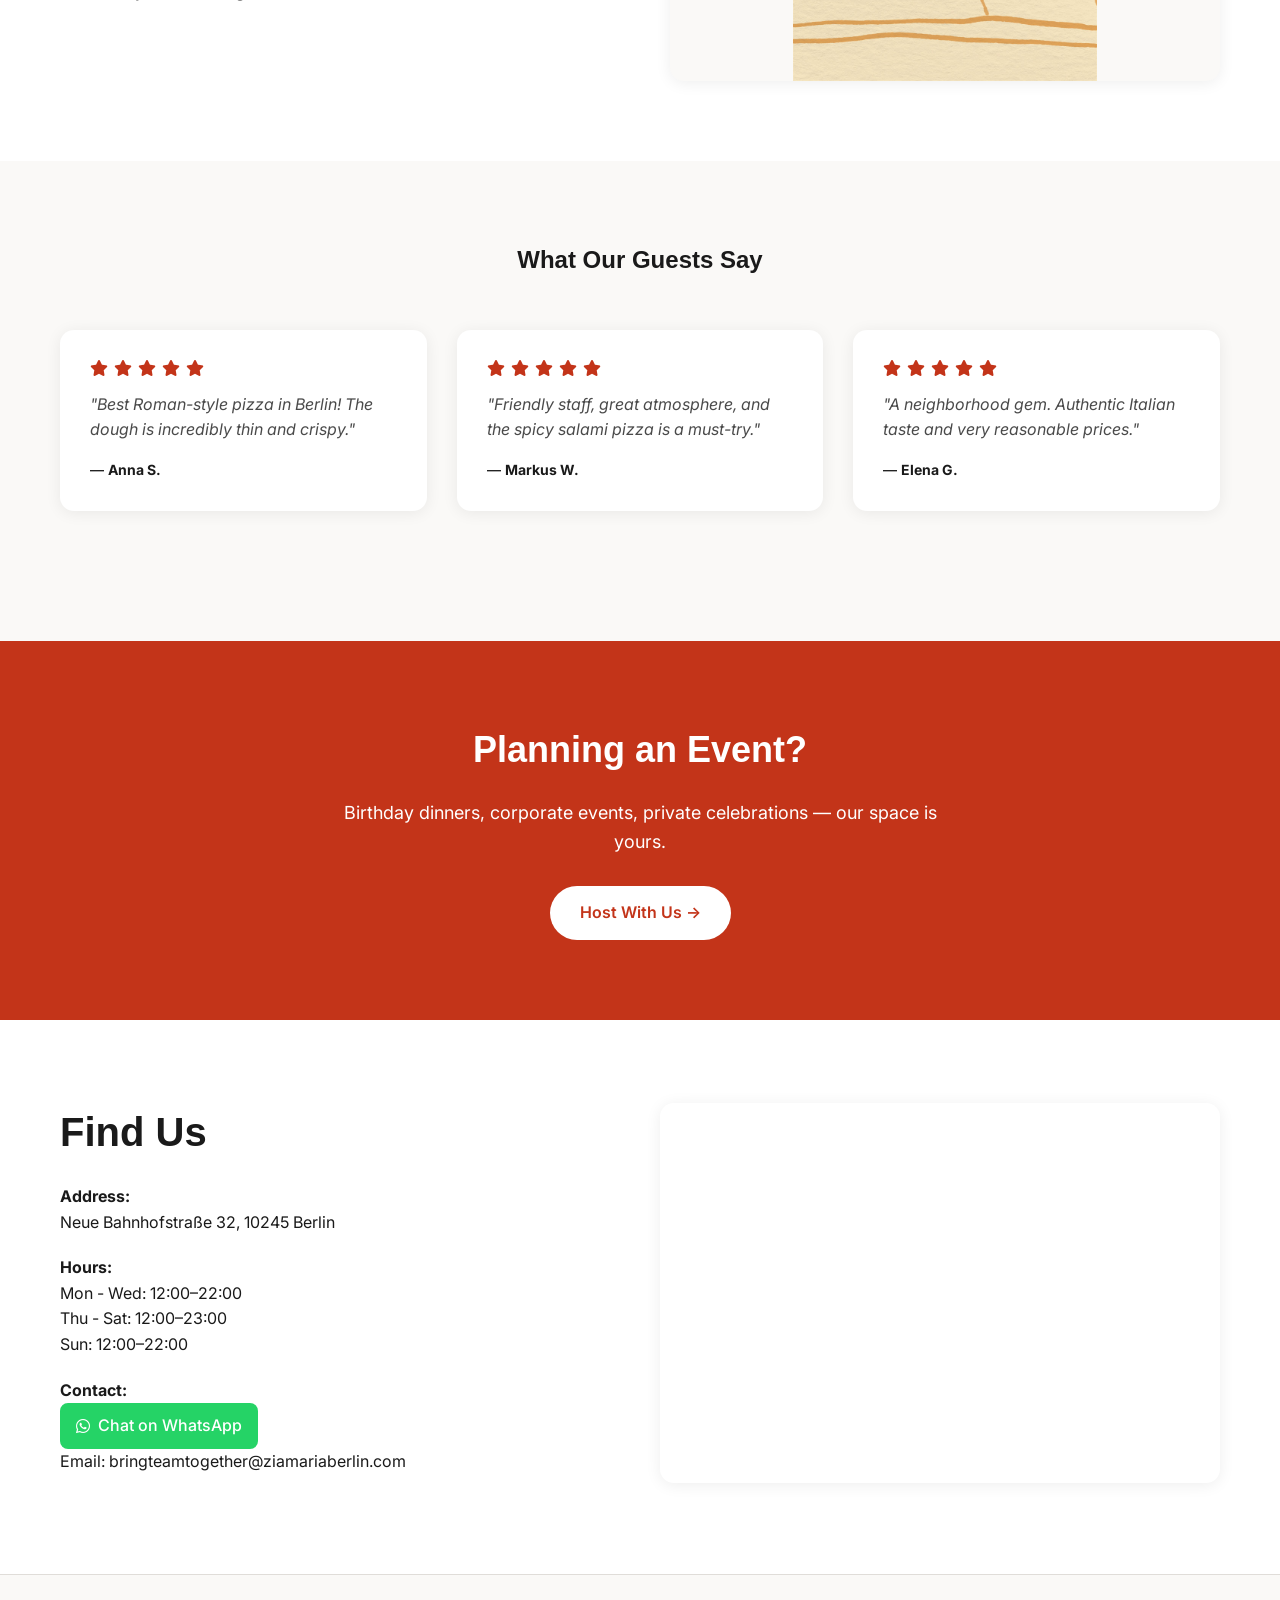
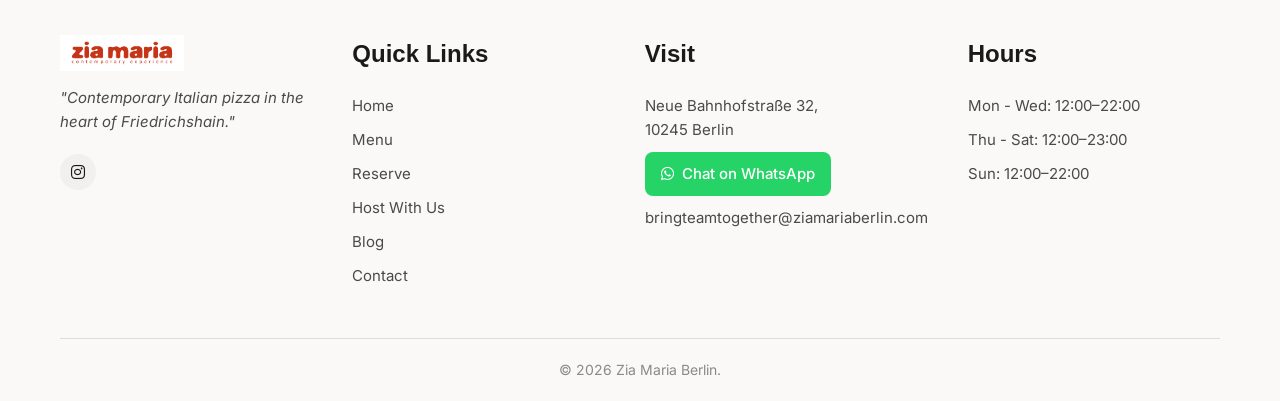
==== commit 8149a095: "Update index.html" ====
--- a/index.html
+++ b/index.html
@@ -17,7 +17,9 @@
     
     <!-- Custom CSS -->
     <link rel="stylesheet" href="./assets/css/shared.css">
-    
+    <!-- Favicon -->
+    <link rel="icon" type="image/png" href="./assets/images/logo.png">
+</head>    
     <style>
         /* Page Specific Styles */
         .hero {
@@ -257,7 +259,7 @@
             <div class="container">
                 <div class="about-grid">
                     <div class="about-content">
-                        <h2 class="serif italic" style="font-size: 40px; margin-bottom: 20px;">Our Story</h2>
+                        <h2 class="serif" style="font-size: 40px; margin-bottom: 20px;">Our Story</h2>
                         <p class="story-lede"><strong>In Italian, <em>zia</em> means aunt.</strong></p>
                         <p class="story-body">And in every culture, the aunt is the one who holds everything together.</p>
                         <p class="story-body">She makes space when there isn&rsquo;t any. She remembers what everyone likes. She makes sure no one leaves hungry &mdash; and somehow always makes enough for one more.</p>
@@ -291,7 +293,7 @@
         <section class="menu-preview bg-off-white" hidden>
             <div class="container">
                 <div class="section-header">
-                    <h2 class="serif italic" style="font-size: 40px;">A Taste of What's Inside</h2>
+                    <h2 class="serif" style="font-size: 40px;">A Taste of What's Inside</h2>
                 </div>
                 
                 <div class="menu-preview-grid">
@@ -343,7 +345,7 @@
         <section class="reviews-section">
             <div class="container">
                 <div class="section-header">
-                    <h2 class="serif italic">What Our Guests Say</h2>
+                    <h2 class="serif">What Our Guests Say</h2>
                 </div>
                 
                 <div class="reviews-grid">
@@ -389,7 +391,7 @@
         <!-- Host Teaser -->
         <section class="host-teaser bg-red">
             <div class="container">
-                <h2 class="serif italic">Planning an Event?</h2>
+                <h2 class="serif">Planning an Event?</h2>
                 <p>Birthday dinners, corporate events, private celebrations — our space is yours.</p>
                 <a href="./host.html" class="btn btn-white">Host With Us →</a>
             </div>
@@ -400,7 +402,7 @@
             <div class="container">
                 <div class="find-grid">
                     <div class="find-info">
-                        <h2 class="serif italic" style="font-size: 40px; margin-bottom: 20px;">Find Us</h2>
+                        <h2 class="serif" style="font-size: 40px; margin-bottom: 20px;">Find Us</h2>
                         <p style="margin-bottom: 20px;">
                             <strong>Address:</strong><br>
                             Neue Bahnhofstraße 32, 10245 Berlin
--- a/assets/css/shared.css
+++ b/assets/css/shared.css
@@ -30,8 +30,13 @@
     overflow-x: hidden;
 }
 
+/* Import Nunito font */
+@import url('https://fonts.googleapis.com/css2?family=Nunito:wght@700&display=swap');
+
 h1, h2, h3, h4, h5, h6, .serif {
-    font-family: 'Playfair Display', serif;
+    font-family: 'Nunito', sans-serif;
+    font-weight: 700;
+    font-size: clamp(1.125rem, 2vw, 1.5rem);
 }
 
 .italic {
@@ -247,6 +252,90 @@
     display: flex;
     gap: 15px;
     margin-top: 20px;
+}
+
+.social-links a {
+    display: inline-flex;
+    align-items: center;
+    justify-content: center;
+    width: 36px;
+    height: 36px;
+    border-radius: 50%;
+    background-color: var(--light-gray);
+    color: var(--text-dark);
+    transition: 0.3s;
+}
+
+.social-links a:hover {
+    background-color: var(--red);
+    color: var(--white);
+}
+
+.whatsapp-link {
+    display: inline-flex;
+    align-items: center;
+    gap: 8px;
+    padding: 10px 16px;
+    border-radius: 8px;
+    background-color: #25D366;
+    color: var(--white);
+    text-decoration: none;
+    font-weight: 500;
+    transition: 0.3s;
+}
+
+.whatsapp-link:hover {
+    background-color: #20BA5A;
+}
+
+/* Reviews Section */
+.reviews-section {
+    background-color: var(--off-white);
+}
+
+.reviews-grid {
+    display: grid;
+    grid-template-columns: repeat(auto-fit, minmax(280px, 1fr));
+    gap: 30px;
+    margin-bottom: 50px;
+}
+
+.review-card {
+    background: var(--white);
+    border-radius: var(--radius);
+    padding: 30px;
+    box-shadow: var(--shadow);
+    transition: 0.3s;
+}
+
+.review-card:hover {
+    transform: translateY(-5px);
+    box-shadow: 0 8px 24px rgba(0,0,0,0.12);
+}
+
+.review-stars {
+    display: flex;
+    gap: 6px;
+    margin-bottom: 16px;
+    color: var(--red);
+}
+
+.review-stars i {
+    font-size: 16px;
+}
+
+.review-text {
+    font-size: 16px;
+    color: var(--text-mid);
+    margin-bottom: 16px;
+    line-height: 1.6;
+    font-style: italic;
+}
+
+.review-author {
+    color: var(--text-dark);
+    font-size: 14px;
+    font-weight: 500;
 }
 
 .copyright {
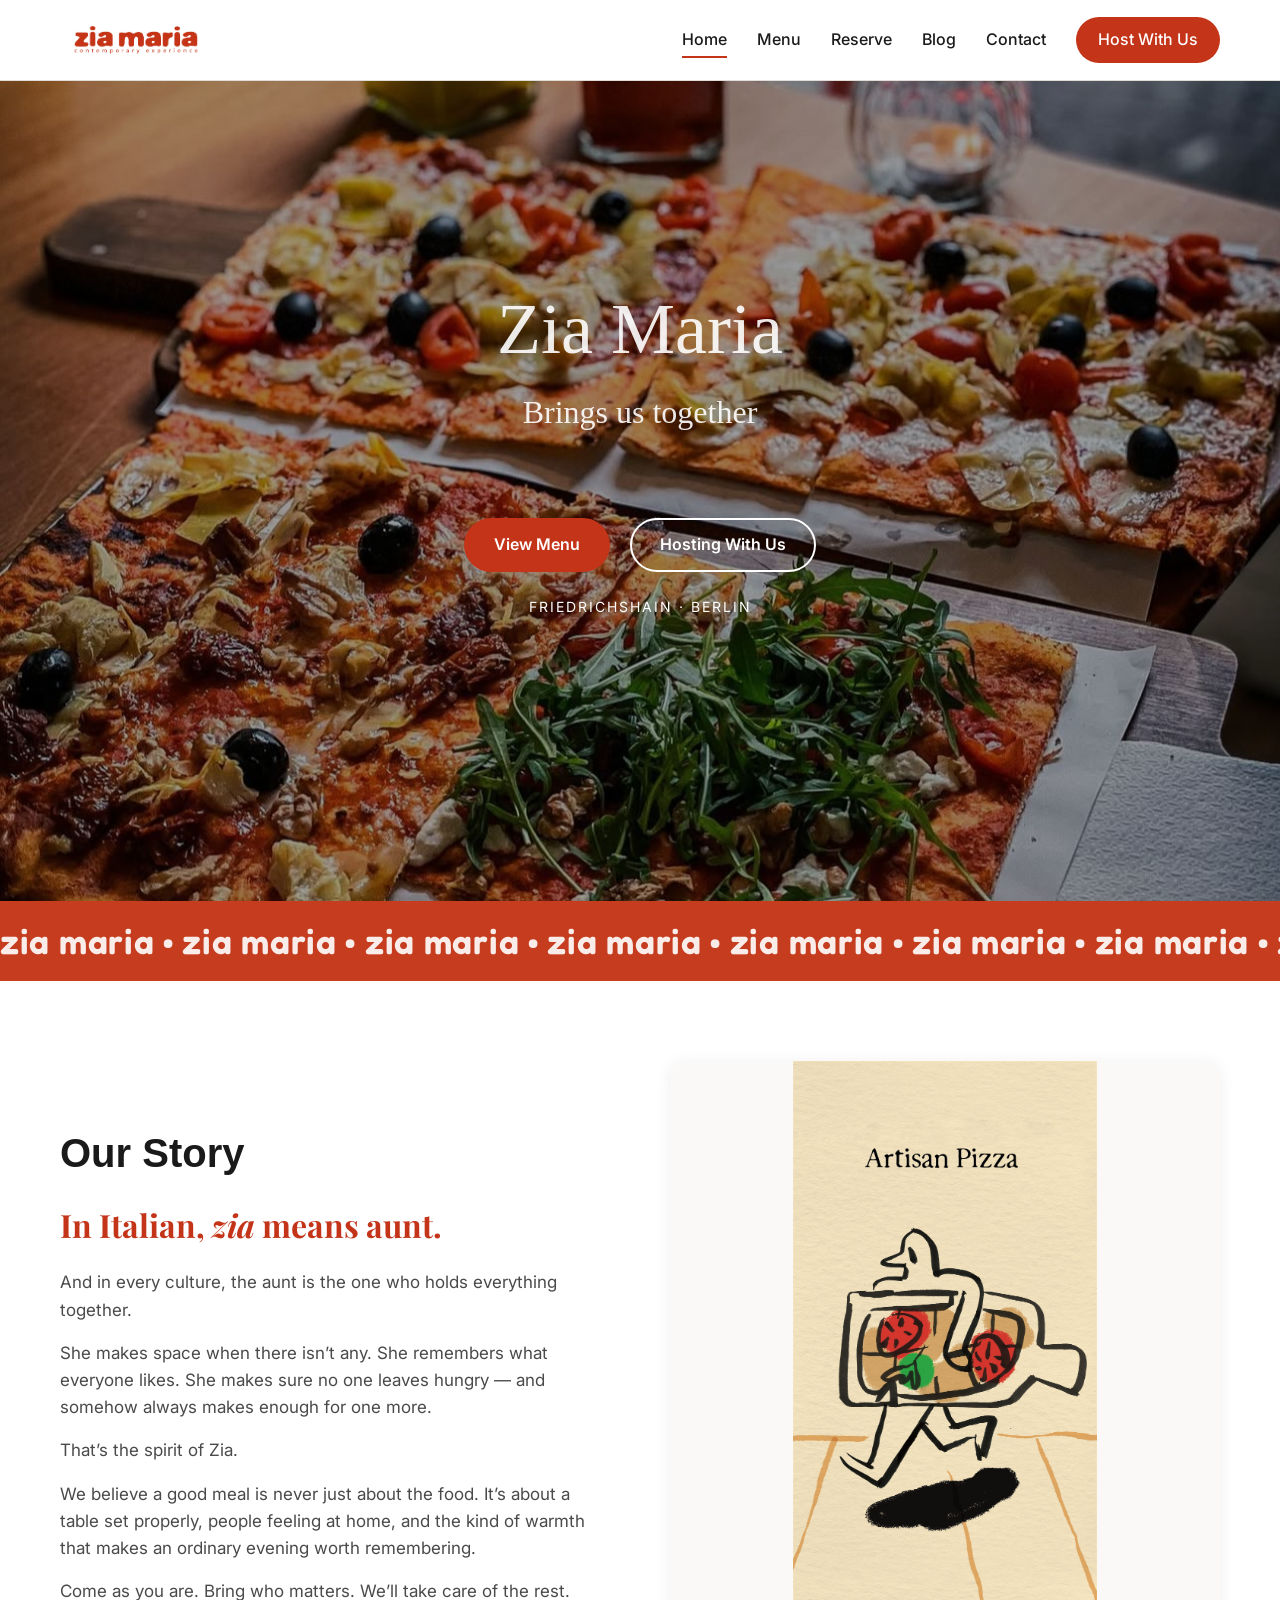
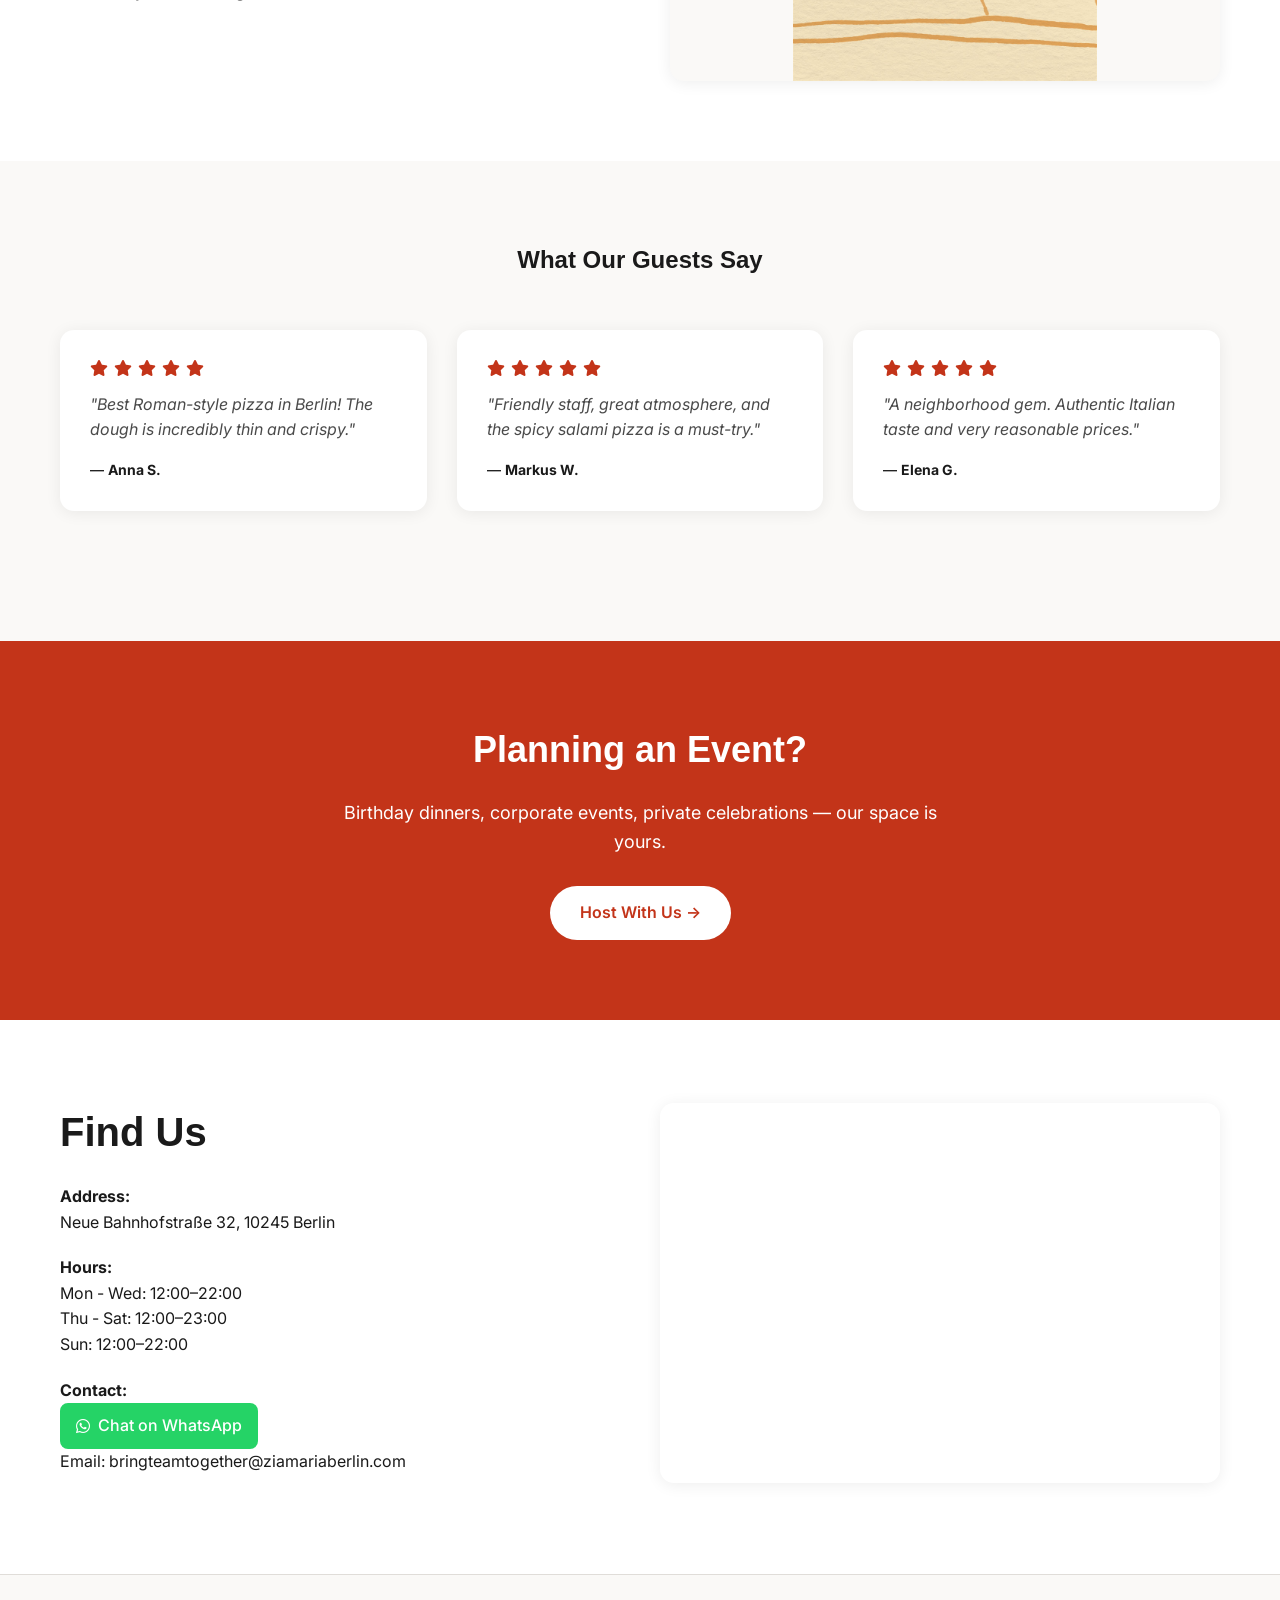
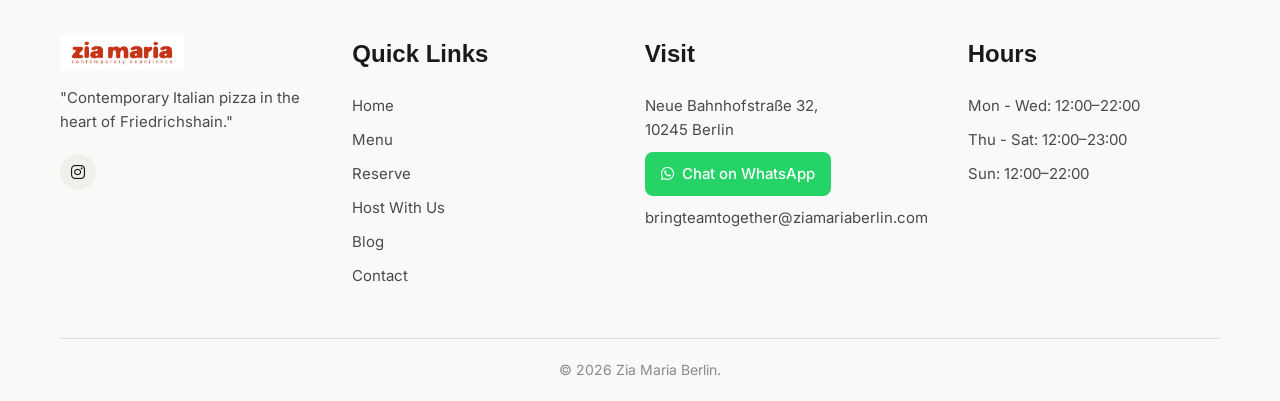
==== commit c4215c34: "Update index.html" ====
--- a/index.html
+++ b/index.html
@@ -415,7 +415,7 @@
                         </p>
                         <p style="margin-bottom: 20px;">
                             <strong>Contact:</strong><br>
-                            <a href="https://wa.me/49176277055583" class="whatsapp-link" target="_blank" rel="noopener noreferrer"><i class="fab fa-whatsapp"></i> Chat on WhatsApp</a><br>
+                            <a href="https://wa.me/4917627705583" class="whatsapp-link" target="_blank" rel="noopener noreferrer"><i class="fab fa-whatsapp"></i> Chat on WhatsApp</a><br>
                             Email: <a href="mailto:bringteamtogether@ziamariaberlin.com">bringteamtogether@ziamariaberlin.com</a>
                         </p>
                     </div>
--- a/assets/css/shared.css
+++ b/assets/css/shared.css
@@ -37,10 +37,11 @@
     font-family: 'Nunito', sans-serif;
     font-weight: 700;
     font-size: clamp(1.125rem, 2vw, 1.5rem);
+    font-style: normal !important; /* Force no italics */
 }
 
 .italic {
-    font-style: italic;
+    font-style: normal !important; /* Force no italics globally */
 }
 
 a {
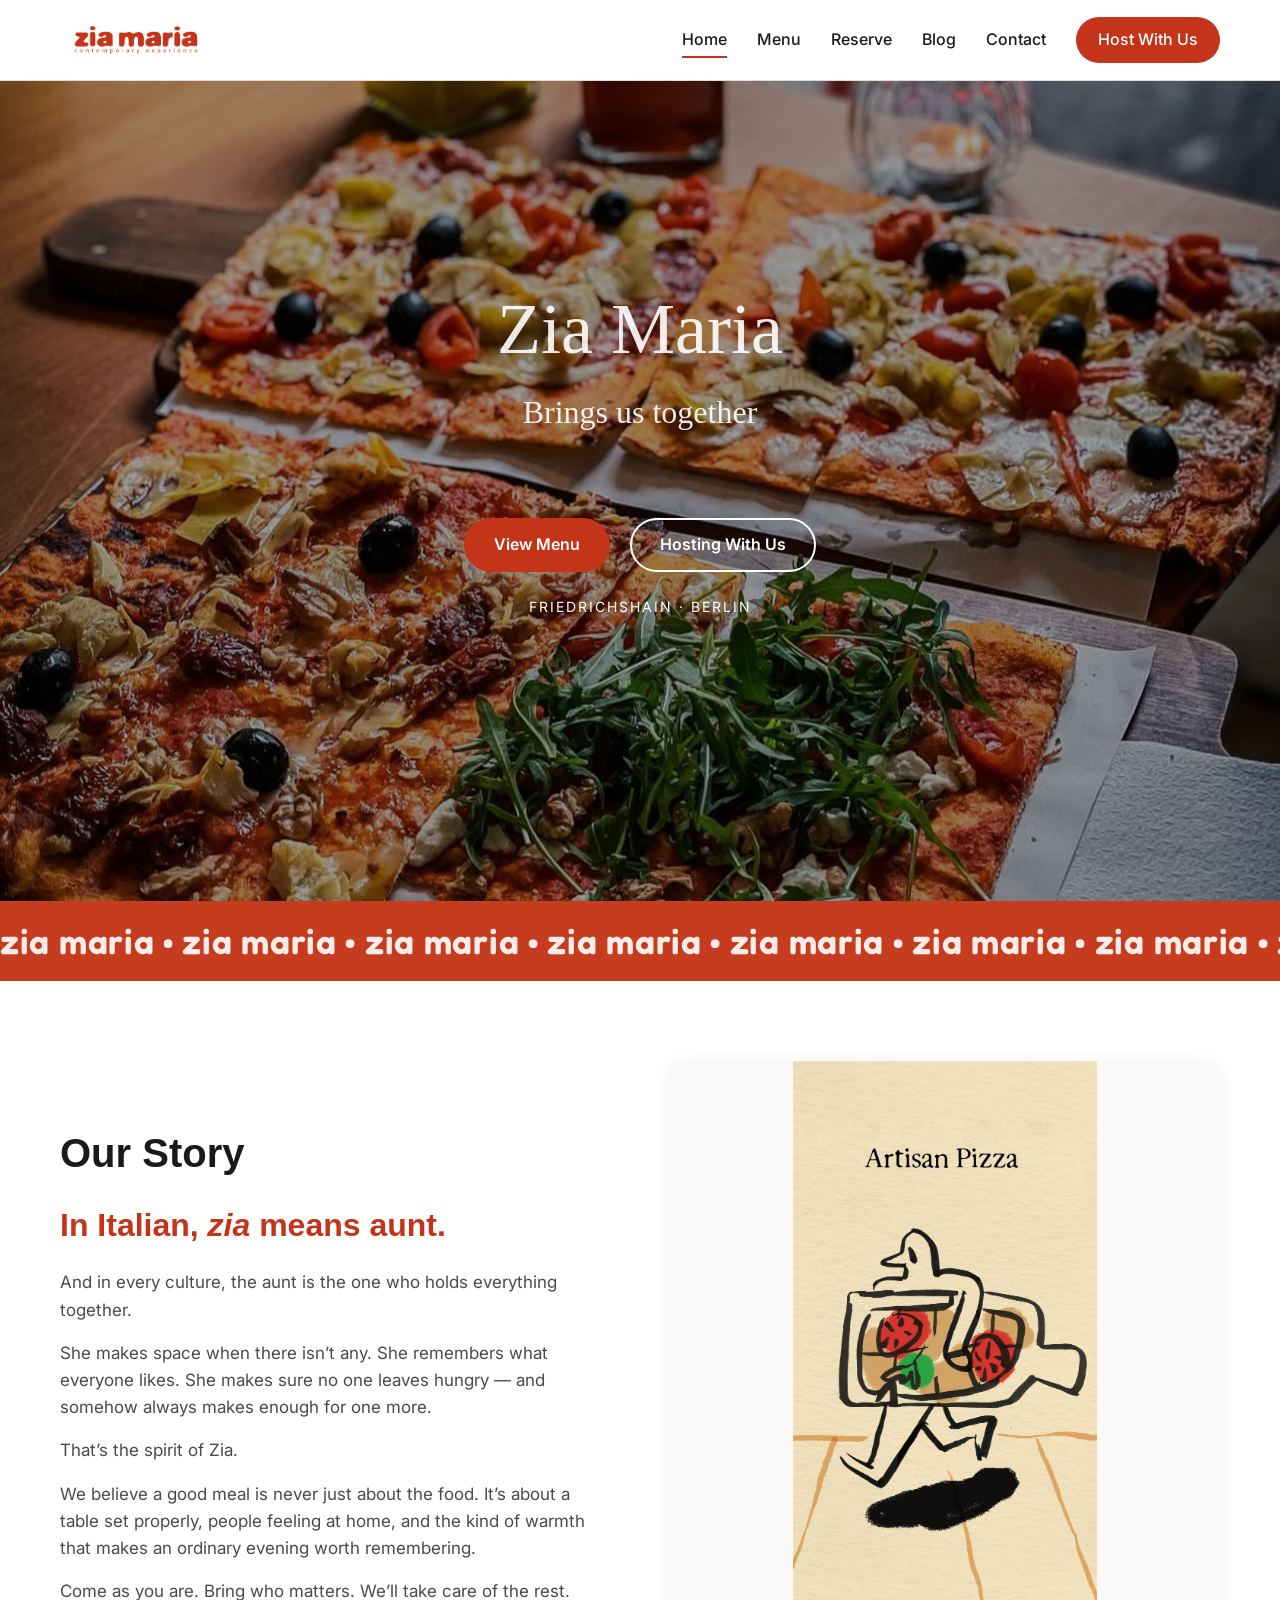
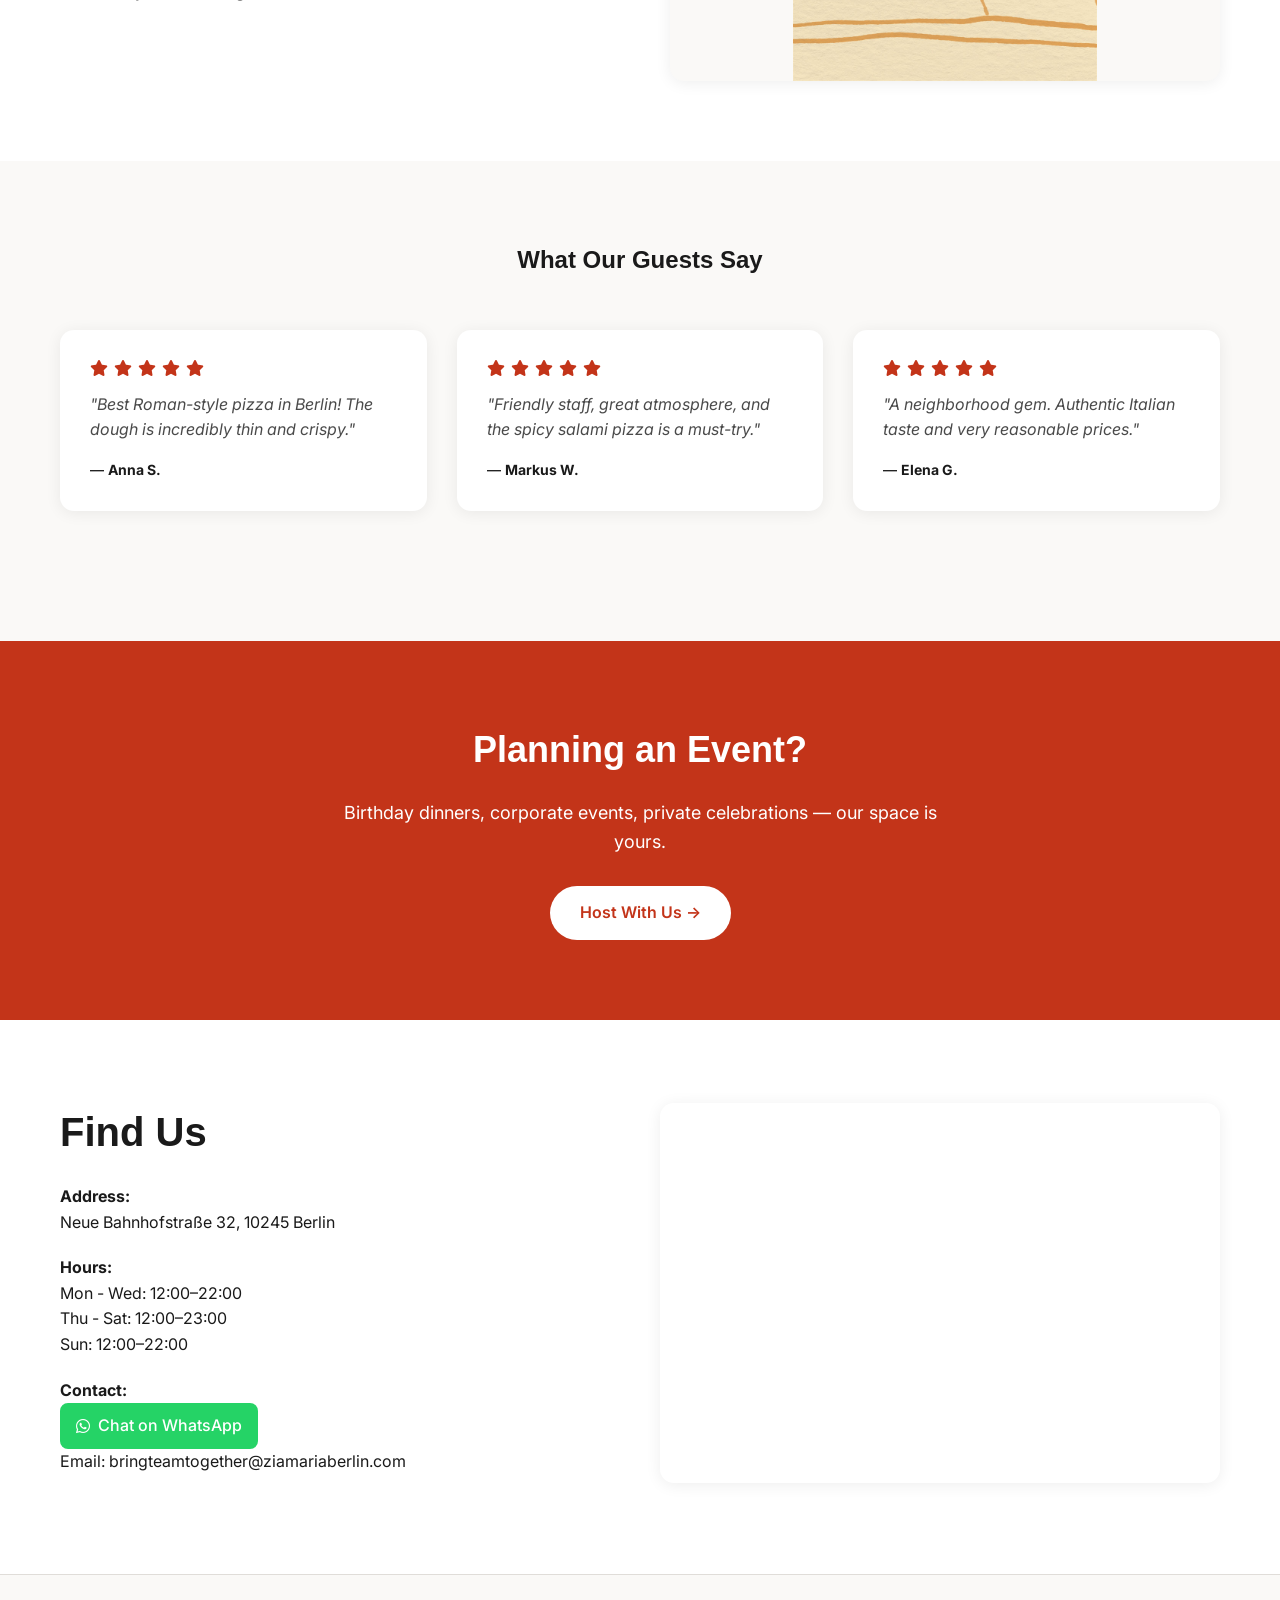
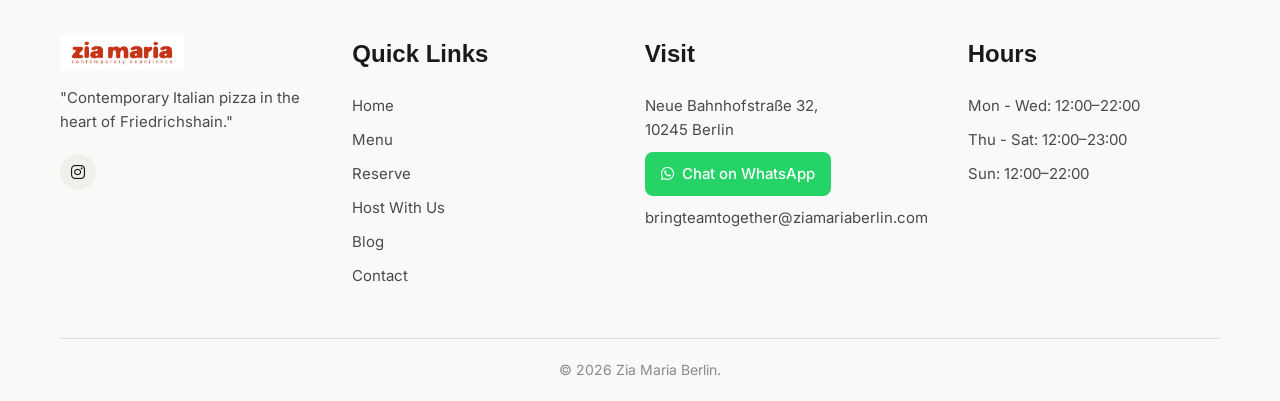
==== commit e465ec72: "Update index.html" ====
--- a/index.html
+++ b/index.html
@@ -84,12 +84,14 @@
         }
 
         .story-lede {
-            color: var(--red);
-            font-family: 'Playfair Display', serif;
-            font-size: clamp(24px, 2.5vw, 32px);
-            line-height: 1.25;
-            margin-bottom: 24px;
-        }
+        color: var(--red);
+        font-family: 'Nunito', sans-serif; 
+        font-weight: 700; 
+        font-size: clamp(24px, 2.5vw, 32px);
+        line-height: 1.25;
+        margin-bottom: 24px;
+        }
+
 
         .story-body {
             color: var(--text-mid);
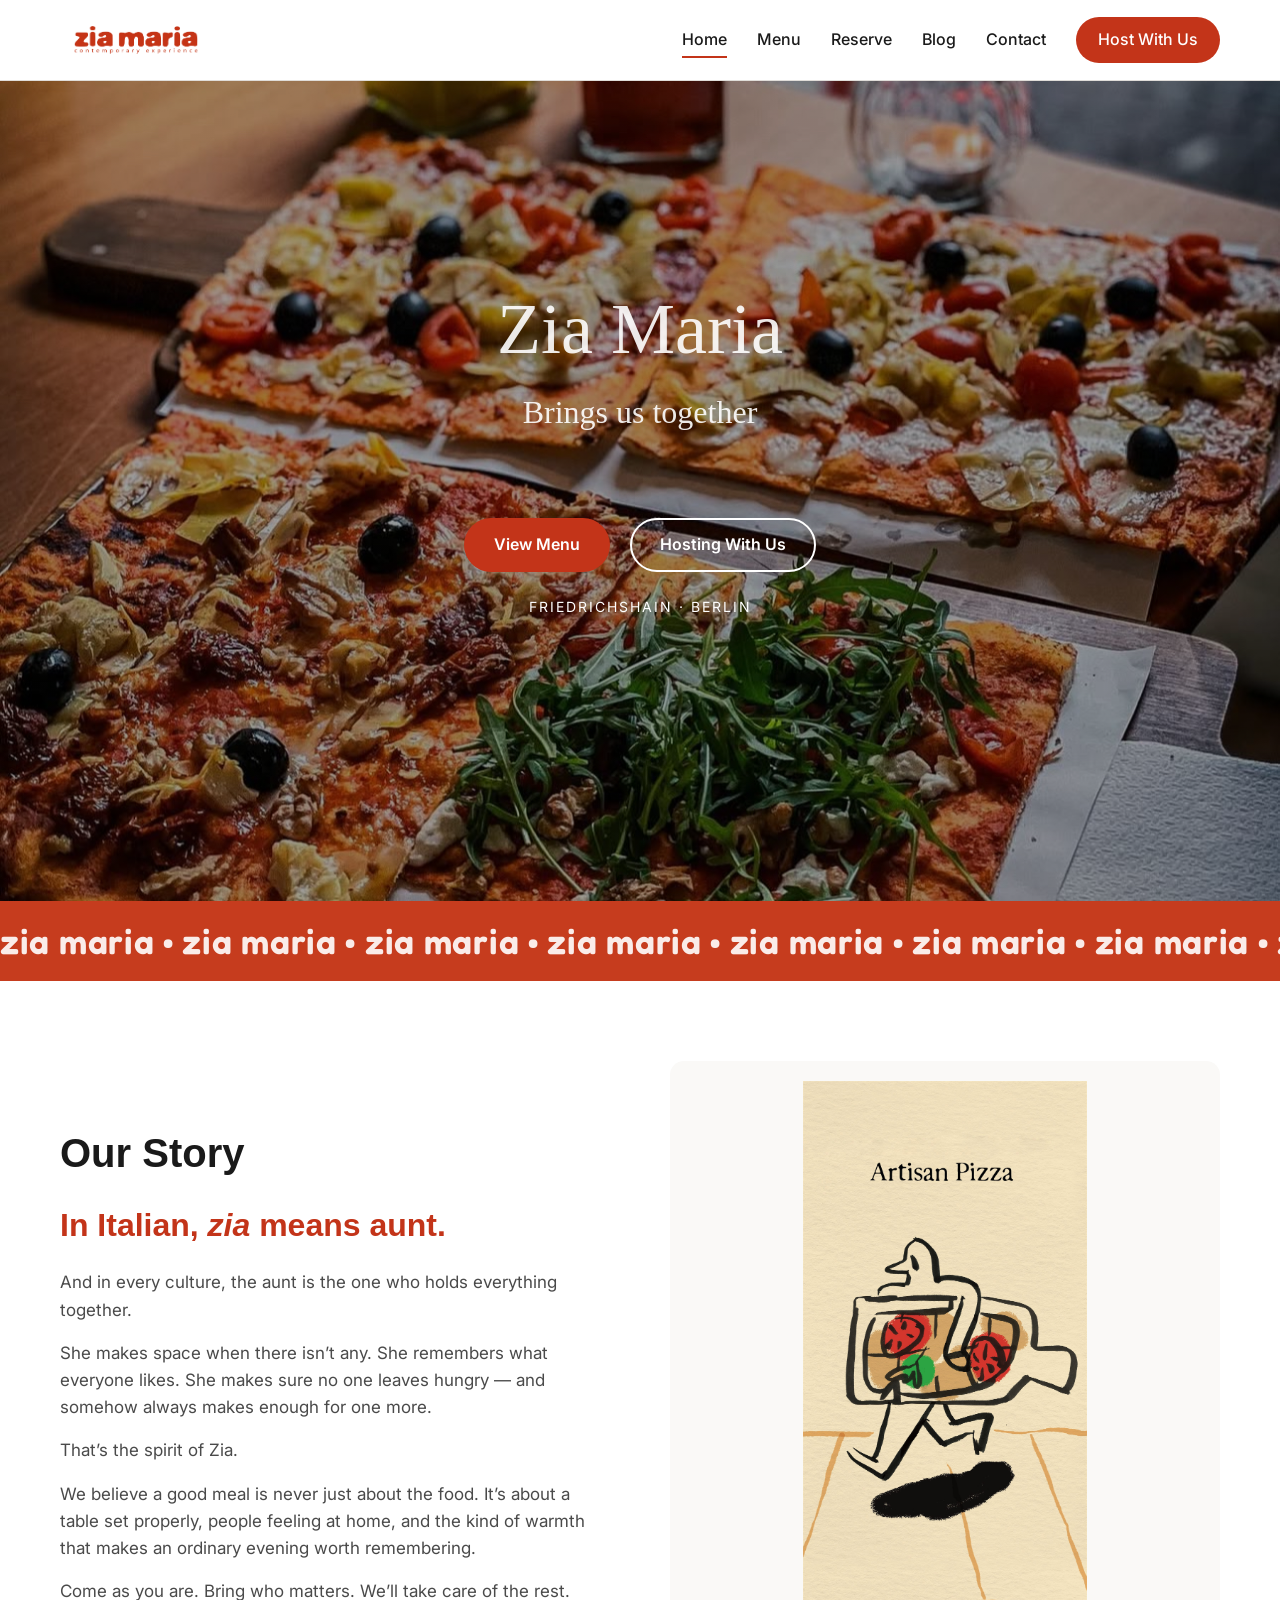
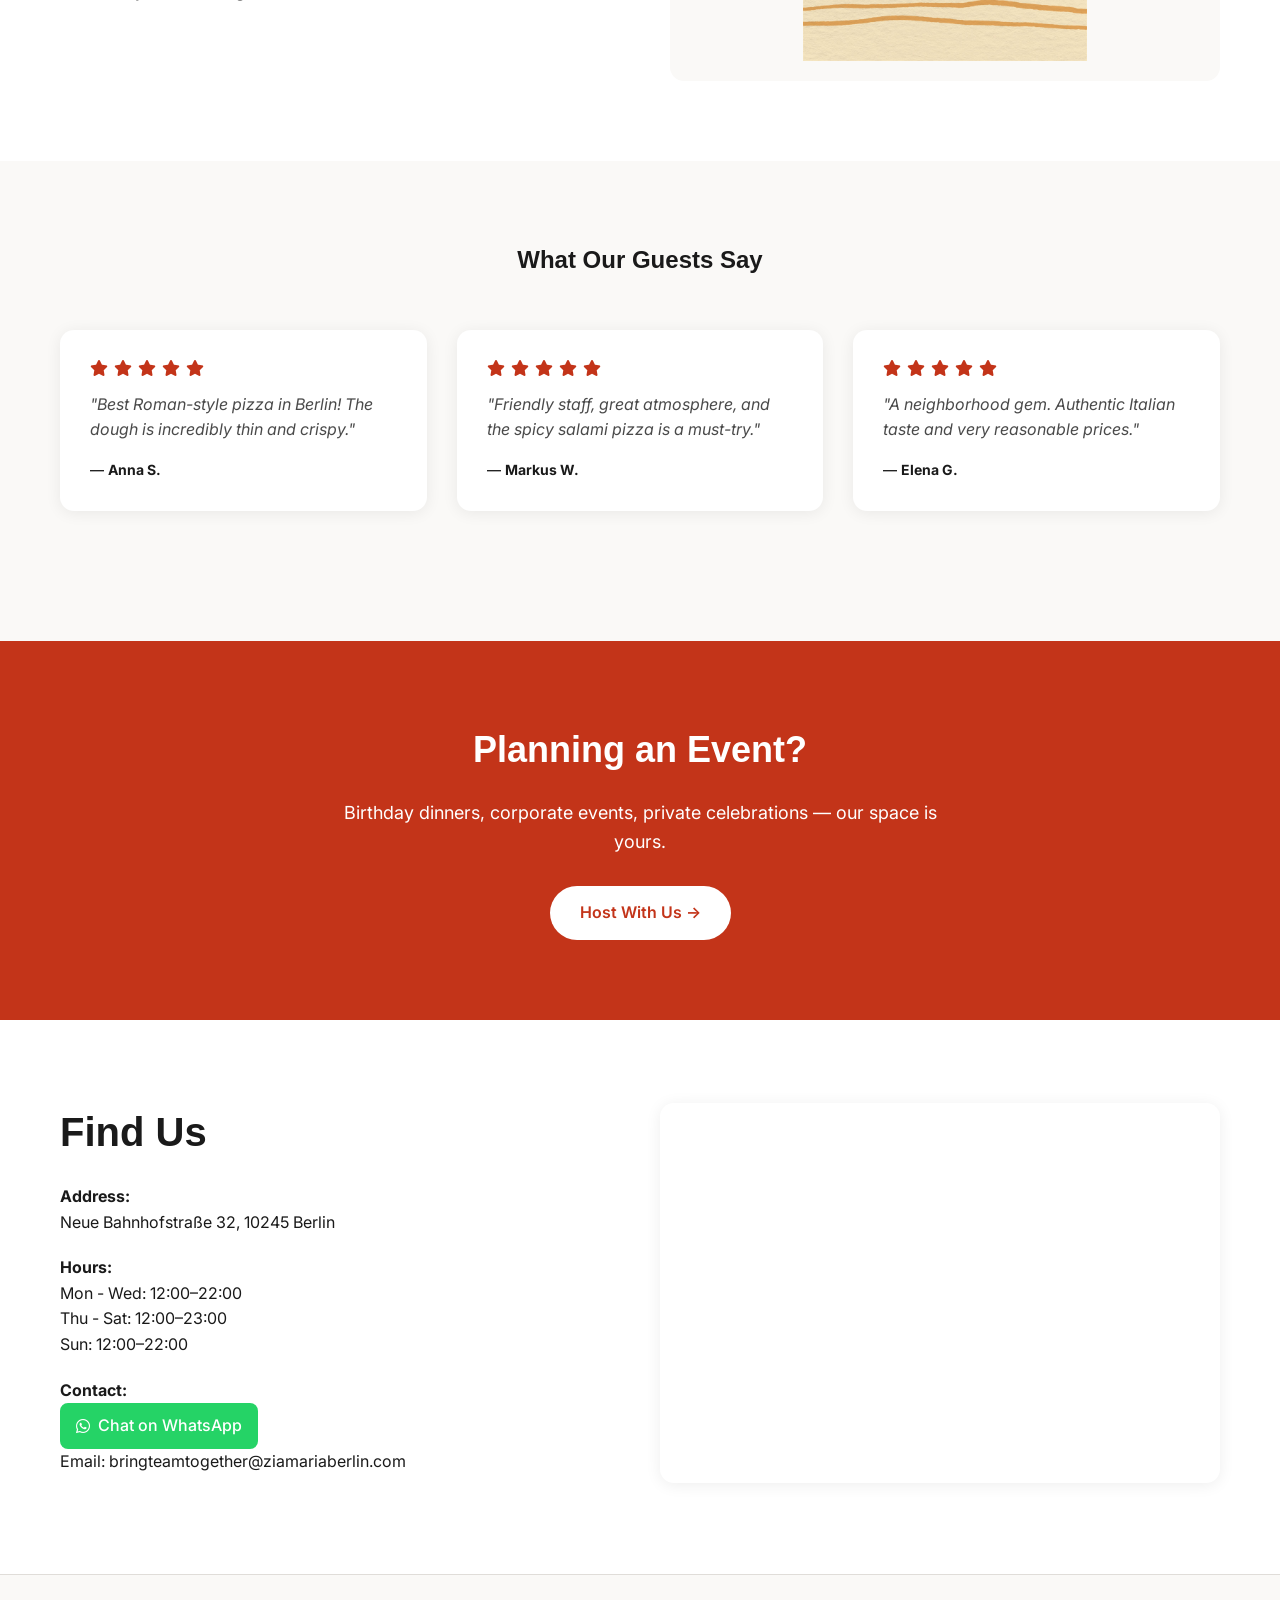
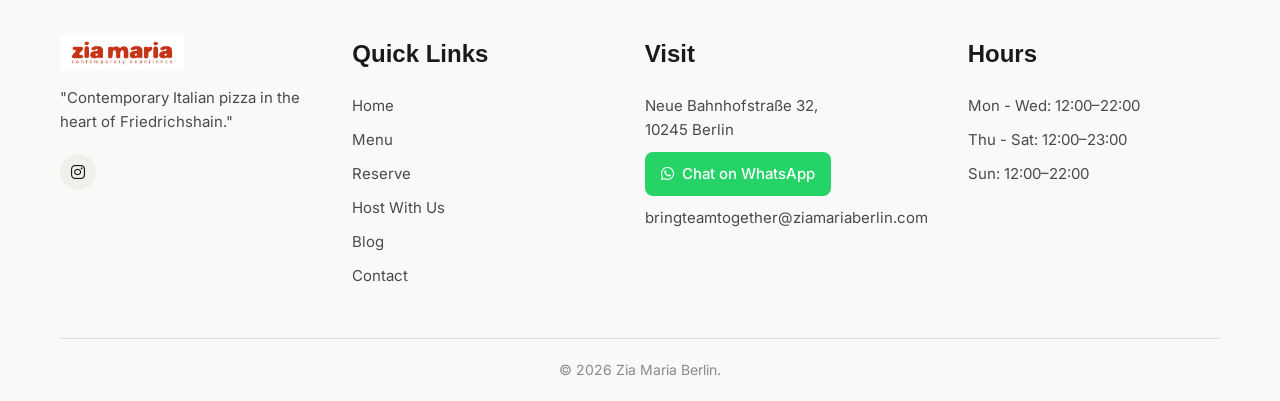
==== commit 6fe3a08c: "Update index.html" ====
--- a/index.html
+++ b/index.html
@@ -18,7 +18,7 @@
     <!-- Custom CSS -->
     <link rel="stylesheet" href="./assets/css/shared.css">
     <!-- Favicon -->
-    <link rel="icon" type="image/png" href="./assets/images/logo.png">
+    <link rel="icon" type="image/png" href="./assets/images/favicon.png">
 </head>    
     <style>
         /* Page Specific Styles */
@@ -84,14 +84,13 @@
         }
 
         .story-lede {
-        color: var(--red);
-        font-family: 'Nunito', sans-serif; 
-        font-weight: 700; 
-        font-size: clamp(24px, 2.5vw, 32px);
-        line-height: 1.25;
-        margin-bottom: 24px;
-        }
-
+            color: var(--red);
+            font-family: 'Nunito', sans-serif;
+            font-weight: 700;
+            font-size: clamp(24px, 2.5vw, 32px);
+            line-height: 1.25;
+            margin-bottom: 24px;
+        }
 
         .story-body {
             color: var(--text-mid);
@@ -100,10 +99,21 @@
         }
 
         .about-image {
-            height: 620px;
+            height: auto;
+            max-height: 620px;
             background: var(--off-white);
+            display: flex;
+            align-items: center;
+            justify-content: center;
+            overflow: hidden;
             border-radius: var(--radius);
-            box-shadow: var(--shadow);
+        }
+        
+        .about-image img {
+            width: 100%;
+            height: 100%;
+            object-fit: contain;
+            padding: 20px;
         }
         
         .about-features {
@@ -239,8 +249,8 @@
                 <p class="hero-subtitle" style="font-family: 'Permanent Marker', cursive; font-weight: 400; font-style: normal; font-size: clamp(3rem, 6vw, 4.5rem); color: var(--white); margin-top: 0.5rem; margin-bottom: 0;">Zia Maria</p>
                 <p class="hero-subtitle" style="font-family: 'Permanent Marker', cursive; font-weight: 400; font-style: normal; font-size: clamp(1.0rem, 2.5vw, 2rem); color: var(--white); margin-top:0; margin-bottom: 5rem;">Brings us together</p>
                 <div class="hero-btns">
-                    <a href="./menu.html" class="btn btn-primary">View Menu</a>
-                    <a href="./host.html" class="btn btn-white-outline">Hosting With Us</a>
+                    <a href="/menu" class="btn btn-primary">View Menu</a>
+                    <a href="/host" class="btn btn-white-outline">Hosting With Us</a>
                 </div>
                 <span class="hero-eyebrow" style="display: block; margin-top: 1.5rem;">Friedrichshain · Berlin</span>
             </div>
@@ -338,7 +348,7 @@
                 </div>
                 
                 <div class="preview-cta">
-                    <a href="./menu.html" class="btn btn-primary">Explore the Full Menu →</a>
+                    <a href="/menu" class="btn btn-primary">Explore the Full Menu →</a>
                 </div>
             </div>
         </section>
@@ -395,7 +405,7 @@
             <div class="container">
                 <h2 class="serif">Planning an Event?</h2>
                 <p>Birthday dinners, corporate events, private celebrations — our space is yours.</p>
-                <a href="./host.html" class="btn btn-white">Host With Us →</a>
+                <a href="/host" class="btn btn-white">Host With Us →</a>
             </div>
         </section>
 
